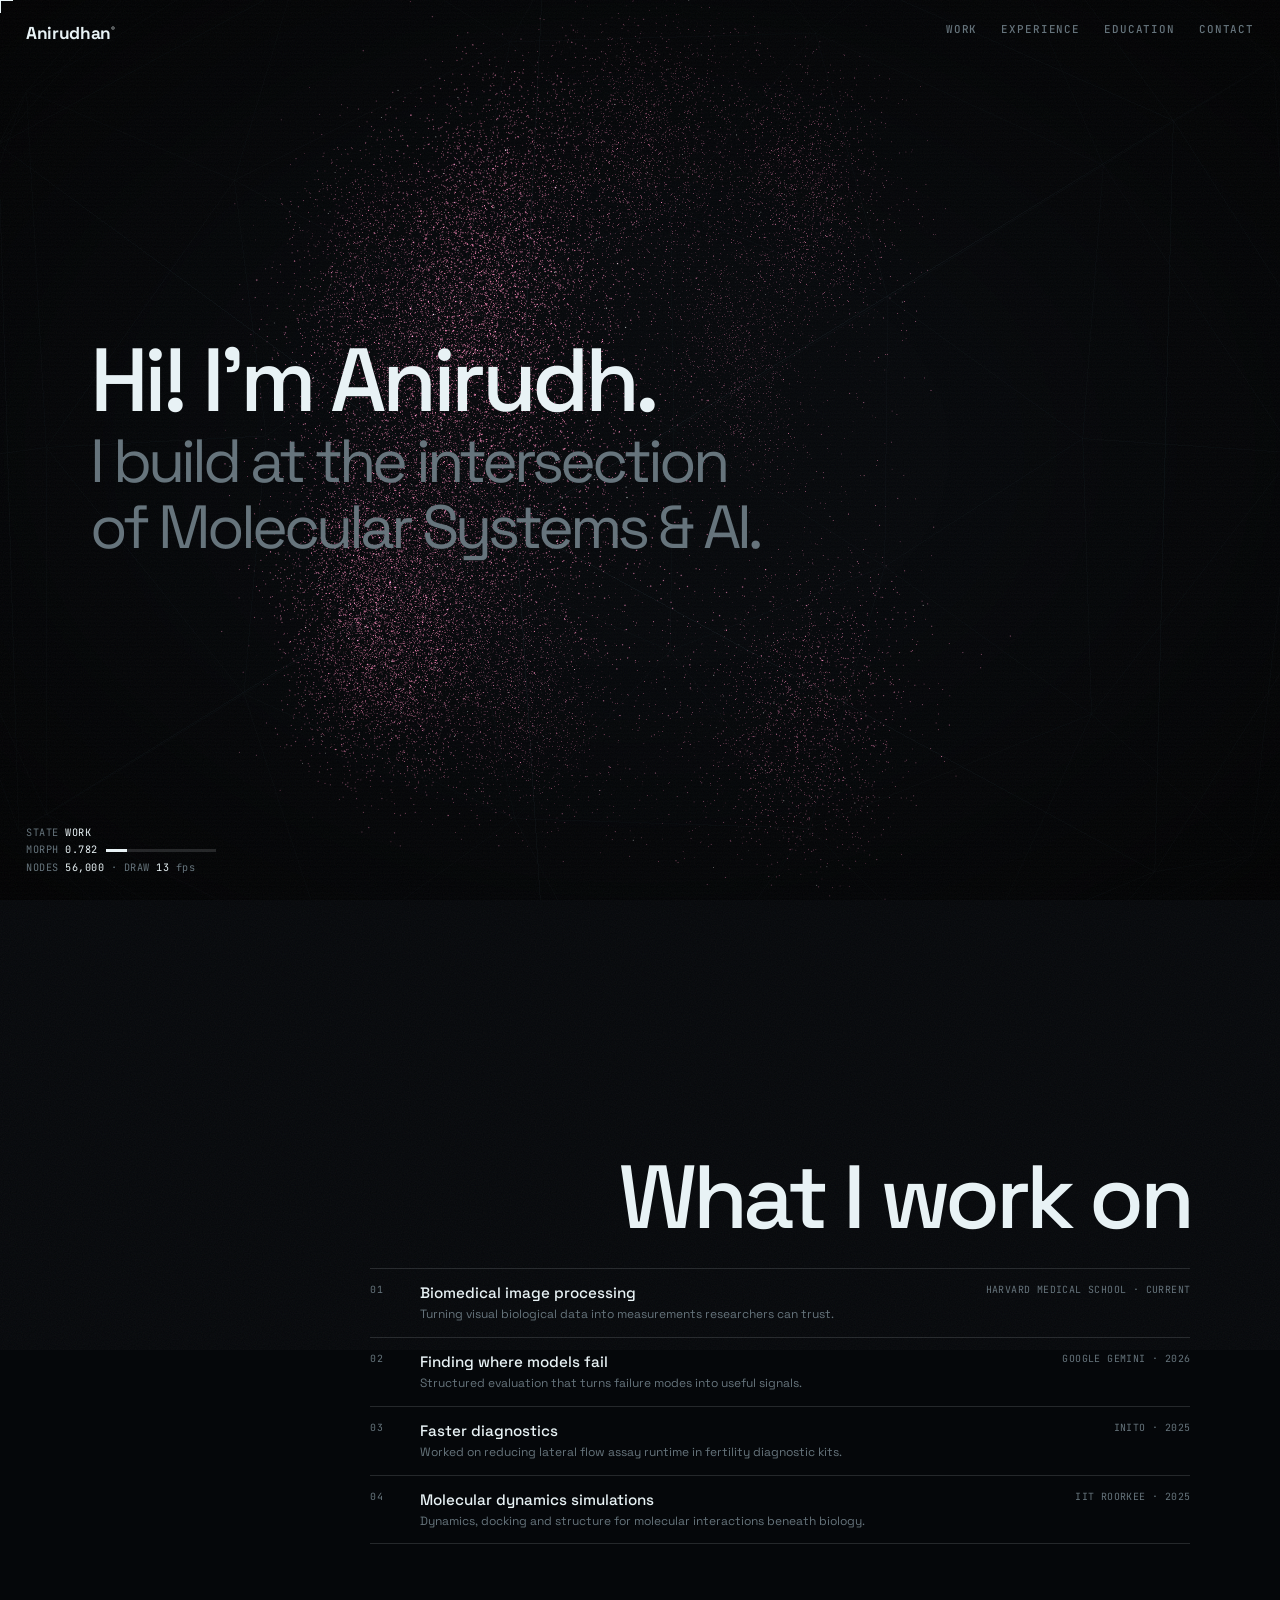
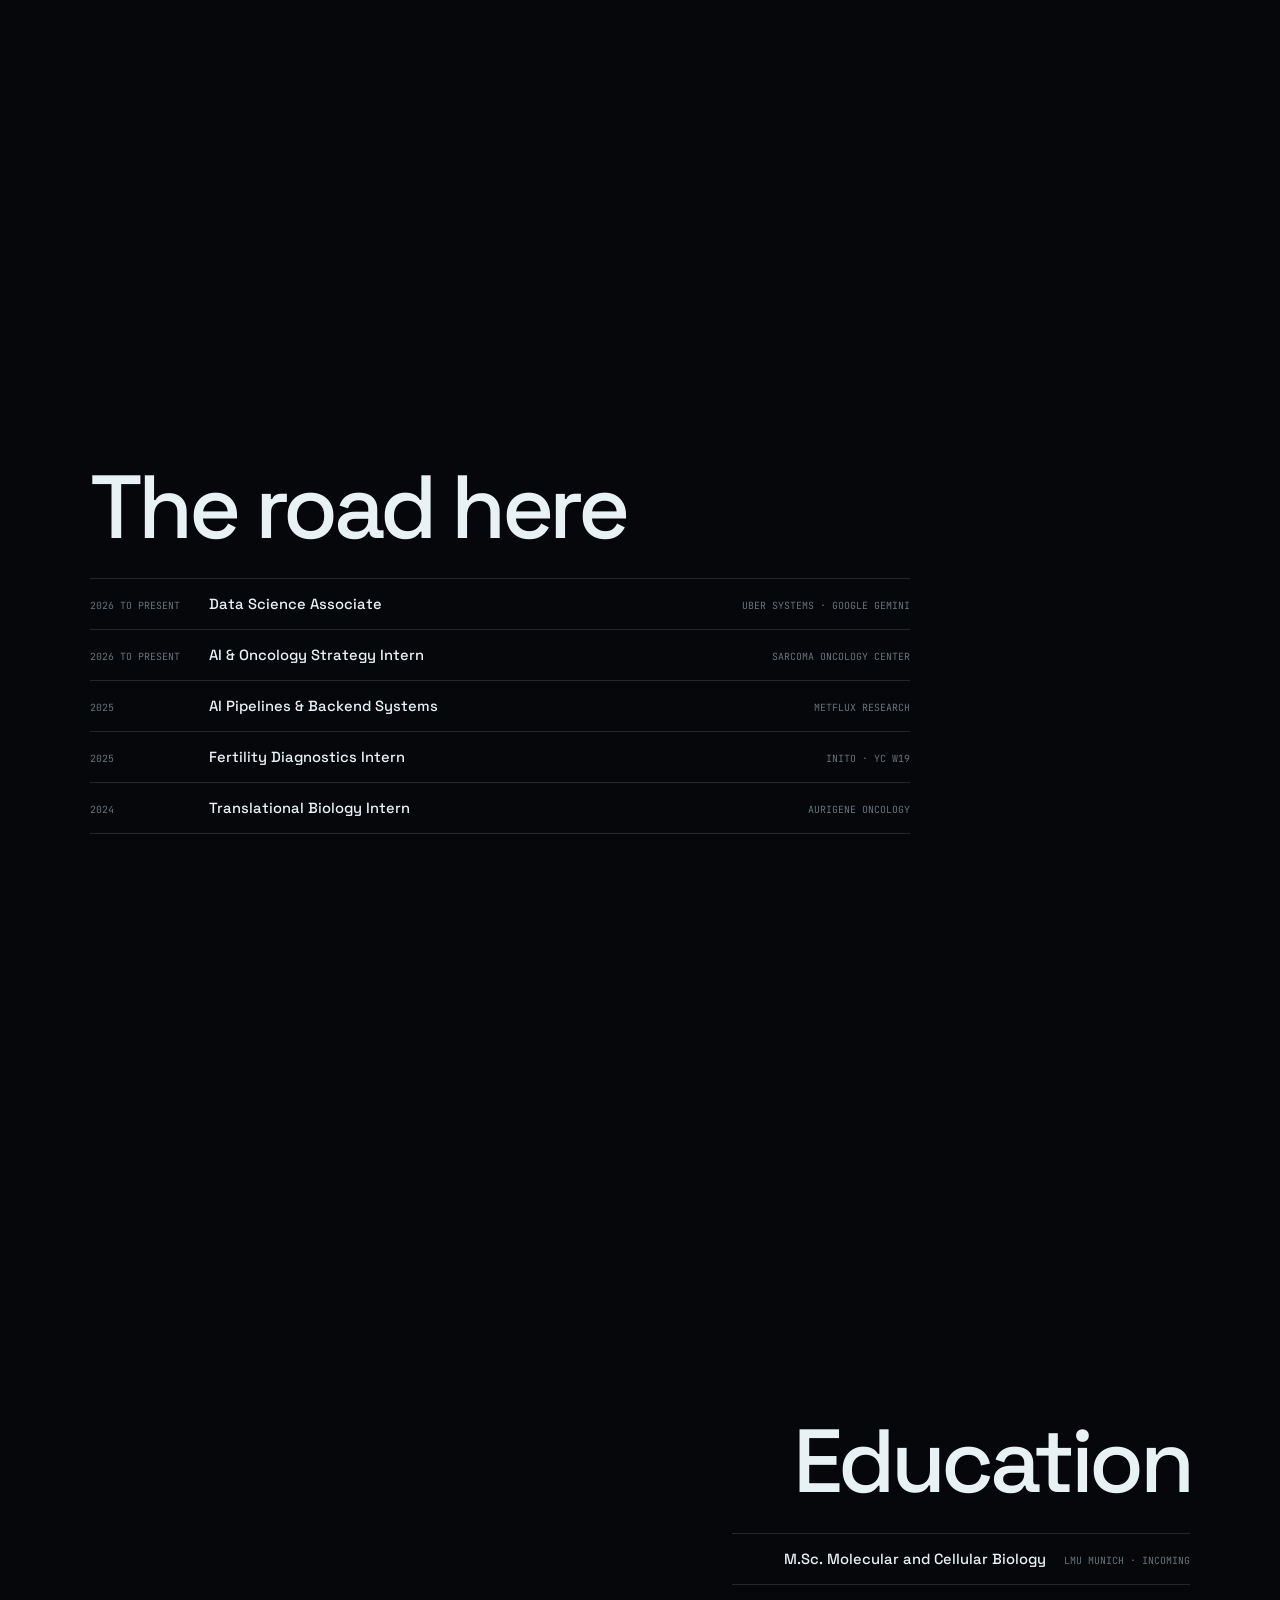
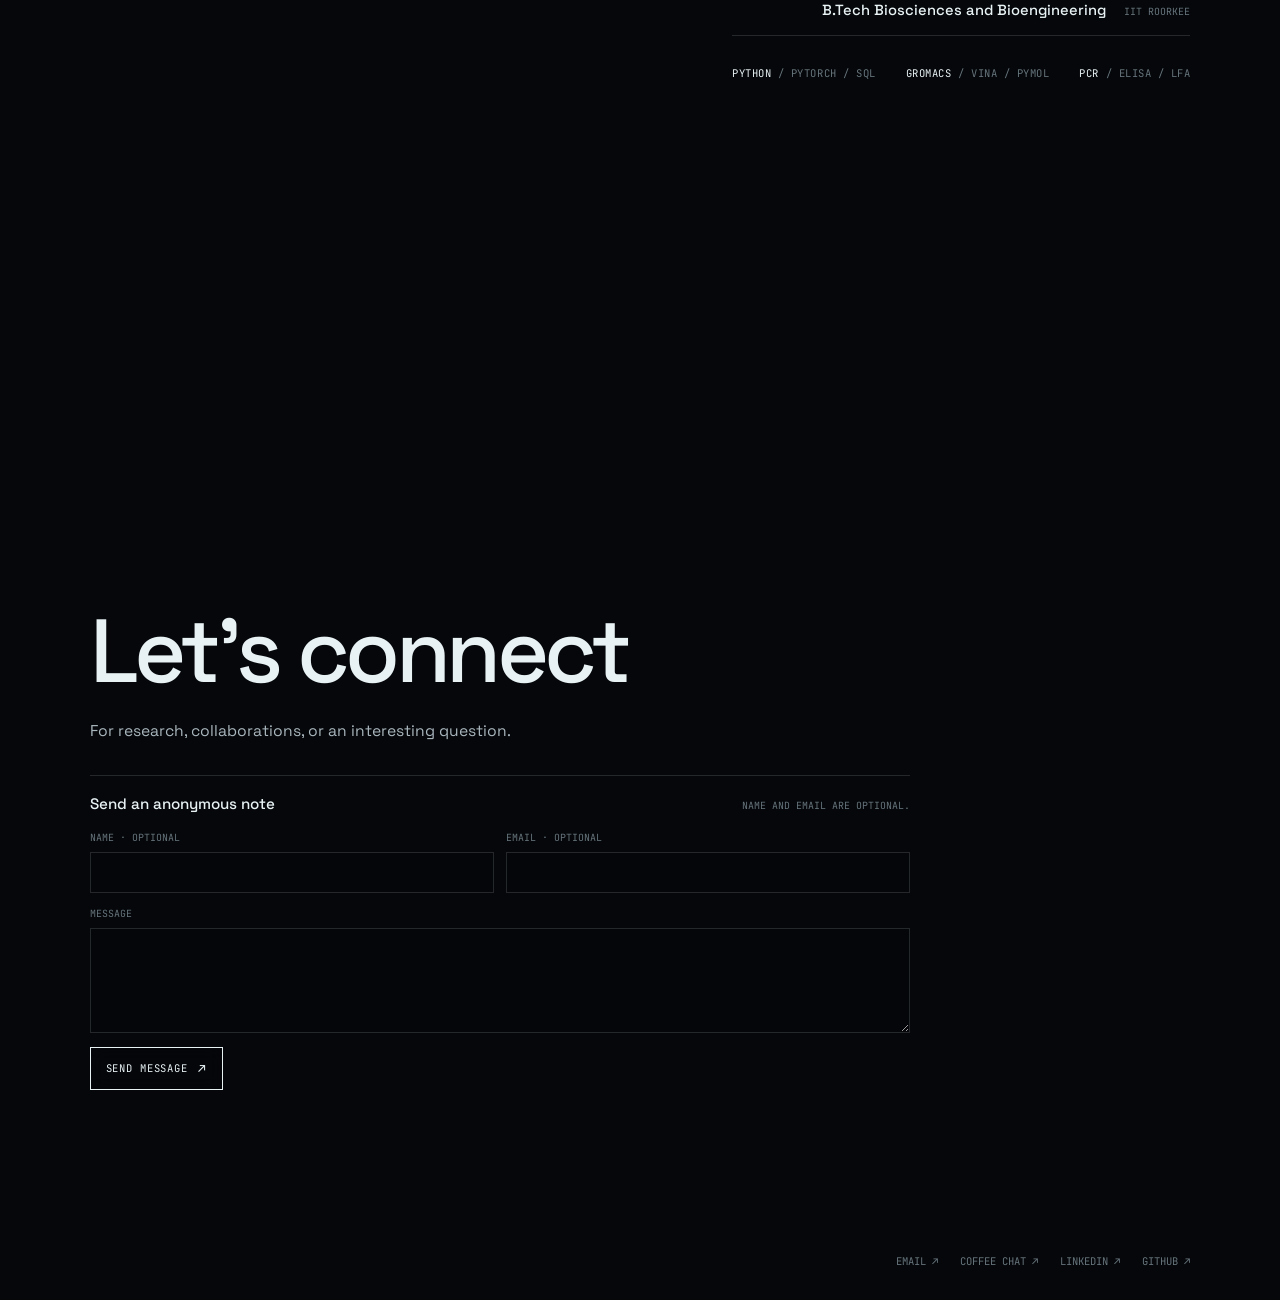
==== index.html @ 735e2fdf "Ship refreshed portfolio with self-hosted Three.js for anirudhan.xyz. Co-authored-by: Cursor <cursor" ====
<!doctype html>
<html lang="en">
<head>
  <meta charset="utf-8">
  <meta name="viewport" content="width=device-width, initial-scale=1, viewport-fit=cover">
  <meta name="description" content="Anirudhan Krishnan is a bioengineer and machine learning researcher building tools for biology, from the bench to the model.">
  <meta name="author" content="Anirudhan Krishnan">
  <meta name="theme-color" content="#05070a">
  <link rel="canonical" href="https://anirudhan.xyz/">
  <meta property="og:type" content="website">
  <meta property="og:url" content="https://anirudhan.xyz/">
  <meta property="og:title" content="Anirudhan Krishnan | Bio × AI">
  <meta property="og:description" content="Tools for biology. Bench to model, and back.">
  <meta name="twitter:card" content="summary">
  <meta name="twitter:title" content="Anirudhan Krishnan | Bio × AI">
  <meta name="twitter:description" content="Tools for biology. Bench to model, and back.">
  <link rel="icon" href="favicon-ak-dna.svg" type="image/svg+xml">
  <link rel="manifest" href="site.webmanifest">
  <title>Anirudhan Krishnan | Bio × AI</title>
  <link rel="preconnect" href="https://fonts.googleapis.com">
  <link rel="preconnect" href="https://fonts.gstatic.com" crossorigin>
  <link href="https://fonts.googleapis.com/css2?family=JetBrains+Mono:wght@400;500&family=Space+Grotesk:wght@400;500;700&display=swap" rel="stylesheet">
  <link rel="stylesheet" href="assets/css/styles.css">
  <script src="assets/js/three.min.js" defer></script>
  <script src="assets/js/site.js" defer></script>
  <script type="application/ld+json">
    {"@context":"https://schema.org","@type":"Person","name":"Anirudhan Krishnan","url":"https://anirudhan.xyz/","jobTitle":"Bioengineer and Machine Learning Researcher","alumniOf":{"@type":"CollegeOrUniversity","name":"Indian Institute of Technology Roorkee"},"sameAs":["https://linkedin.com/in/anirudhank","https://github.com/Anirudhan007"]}
  </script>
</head>
<body>
  <a class="skip-link" href="#main">Skip to content</a>
  <canvas id="gl" aria-hidden="true"></canvas>
  <div class="vignette" aria-hidden="true"></div>
  <div class="grain" aria-hidden="true"></div>
  <div class="scan" aria-hidden="true"></div>
  <div class="cursor" id="cursor" aria-hidden="true"></div>

  <header class="header">
    <a class="mark" href="#home">Anirudhan<sup>®</sup></a>
    <button class="menu-button" type="button" aria-expanded="false" aria-controls="nav">Menu</button>
    <nav class="nav" id="nav" aria-label="Primary">
      <a href="#work">Work</a>
      <a href="#experience">Experience</a>
      <a href="#education">Education</a>
      <a href="#contact">Contact</a>
    </nav>
  </header>

  <aside class="hud" aria-hidden="true">
    <div>STATE <b id="hState">INTRO</b></div>
    <div>MORPH <b id="hMorph">0.000</b><span class="bar"><i id="hBar"></i></span></div>
    <div>NODES <b id="hNodes">…</b> · DRAW <b id="hFps">…</b> fps</div>
  </aside>

  <main id="main">
    <section id="home">
      <div class="copy hero">
        <h1>Hi! I’m Anirudh.<span>I build at the intersection of Molecular Systems &amp; AI.</span></h1>
      </div>
    </section>

    <section id="work">
      <div class="copy wide">
        <h2>What I work on</h2>
        <div class="list" aria-label="Selected projects">
          <article class="item">
            <span>01</span>
            <div><h3>Biomedical image processing</h3><p>Turning visual biological data into measurements researchers can trust.</p></div>
            <i>Harvard Medical School · Current</i>
          </article>
          <article class="item">
            <span>02</span>
            <div><h3>Finding where models fail</h3><p>Structured evaluation that turns failure modes into useful signals.</p></div>
            <i>Google Gemini · 2026</i>
          </article>
          <article class="item">
            <span>03</span>
            <div><h3>Faster diagnostics</h3><p>Worked on reducing lateral flow assay runtime in fertility diagnostic kits.</p></div>
            <i>Inito · 2025</i>
          </article>
          <article class="item">
            <span>04</span>
            <div><h3>Molecular dynamics simulations</h3><p>Dynamics, docking and structure for molecular interactions beneath biology.</p></div>
            <i>IIT Roorkee · 2025</i>
          </article>
        </div>
      </div>
    </section>

    <section id="experience">
      <div class="copy wide">
        <h2>The road here</h2>
        <div class="timeline" aria-label="Experience timeline">
          <div><time>2026 to Present</time><strong>Data Science Associate</strong><span>Uber Systems · Google Gemini</span></div>
          <div><time>2026 to Present</time><strong>AI & Oncology Strategy Intern</strong><span>Sarcoma Oncology Center</span></div>
          <div><time>2025</time><strong>AI Pipelines & Backend Systems</strong><span>MetFlux Research</span></div>
          <div><time>2025</time><strong>Fertility Diagnostics Intern</strong><span>Inito · YC W19</span></div>
          <div><time>2024</time><strong>Translational Biology Intern</strong><span>Aurigene Oncology</span></div>
        </div>
      </div>
    </section>

    <section id="education">
      <div class="copy">
        <h2>Education</h2>
        <div class="education-list">
          <p><strong>M.Sc. Molecular and Cellular Biology</strong><span>LMU Munich · Incoming</span></p>
          <p><strong>B.Tech Biosciences and Bioengineering</strong><span>IIT Roorkee</span></p>
        </div>
        <div class="specs">
          <span><em>Python</em> / PyTorch / SQL</span>
          <span><em>GROMACS</em> / Vina / PyMOL</span>
          <span><em>PCR</em> / ELISA / LFA</span>
        </div>
      </div>
    </section>

    <section id="contact">
      <div class="copy wide">
        <h2>Let’s connect</h2>
        <p>For research, collaborations, or an interesting question.</p>
        <form class="message-form" action="https://formsubmit.co/anirudhankrishnan007@gmail.com" method="post" data-message-form>
          <div class="form-heading">
            <h3>Send an anonymous note</h3>
            <p>Name and email are optional.</p>
          </div>
          <input type="hidden" name="_subject" value="New portfolio message">
          <input type="hidden" name="_template" value="table">
          <input type="hidden" name="_captcha" value="true">
          <input type="hidden" name="_next" value="https://anirudhan.xyz/?sent=1#contact">
          <input class="honeypot" type="text" name="_honey" tabindex="-1" autocomplete="off" aria-hidden="true">
          <div class="field-row">
            <label>
              <span>Name · optional</span>
              <input name="name" type="text" autocomplete="name" maxlength="100">
            </label>
            <label>
              <span>Email · optional</span>
              <input name="email" type="email" autocomplete="email" maxlength="160">
            </label>
          </div>
          <label class="message-field">
            <span>Message</span>
            <textarea name="message" required maxlength="3000" rows="4"></textarea>
          </label>
          <div class="form-end">
            <button class="button" type="submit">Send message</button>
            <p class="form-status" role="status" aria-live="polite"></p>
          </div>
        </form>
        <nav class="contact-links" aria-label="Contact links">
          <a href="mailto:anirudhankrishnan007@gmail.com">Email ↗</a>
          <a href="https://cal.com/anirudhan/coffee-chat" target="_blank" rel="noopener">Coffee chat ↗</a>
          <a href="https://linkedin.com/in/anirudhank" target="_blank" rel="noopener">LinkedIn ↗</a>
          <a href="https://github.com/Anirudhan007" target="_blank" rel="noopener">GitHub ↗</a>
        </nav>
      </div>
    </section>
  </main>

</body>
</html>
---- assets/css/styles.css ----
:root {
  --bg: #05070a;
  --ink: #e8f2f5;
  --soft: #a9b6bd;
  --mute: #66747c;
  --line: rgba(232, 242, 245, 0.14);
  --accent: #53f2c8;
  --sans: "Space Grotesk", ui-sans-serif, system-ui, sans-serif;
  --mono: "JetBrains Mono", ui-monospace, monospace;
}

*, *::before, *::after {
  box-sizing: border-box;
  margin: 0;
  padding: 0;
}

html {
  scroll-behavior: smooth;
}

body {
  background: var(--bg);
  color: var(--ink);
  cursor: none;
  font-family: var(--sans);
  overflow-x: hidden;
  -webkit-font-smoothing: antialiased;
}

a {
  color: inherit;
  text-decoration: none;
}

a:focus-visible,
button:focus-visible {
  outline: 1px solid var(--accent);
  outline-offset: 6px;
}

::selection {
  background: var(--accent);
  color: var(--bg);
}

.skip-link {
  background: var(--ink);
  color: var(--bg);
  font: 500 0.72rem var(--mono);
  left: 1rem;
  padding: 0.75rem 1rem;
  position: fixed;
  top: 1rem;
  transform: translateY(-180%);
  z-index: 500;
}

.skip-link:focus {
  transform: none;
}

#gl {
  inset: 0;
  position: fixed;
  z-index: 0;
}

.vignette,
.grain,
.scan {
  inset: 0;
  pointer-events: none;
  position: fixed;
}

.vignette {
  background: radial-gradient(ellipse at center, transparent 34%, rgba(0, 0, 0, 0.78));
  z-index: 2;
}

.grain {
  animation: grain 700ms steps(4) infinite;
  background-image: url("data:image/svg+xml,%3Csvg xmlns='http://www.w3.org/2000/svg' width='180' height='180'%3E%3Cfilter id='n'%3E%3CfeTurbulence type='fractalNoise' baseFrequency='.85' numOctaves='3'/%3E%3C/filter%3E%3Crect width='180' height='180' filter='url(%23n)'/%3E%3C/svg%3E");
  inset: -50%;
  mix-blend-mode: screen;
  opacity: 0.05;
  z-index: 3;
}

@keyframes grain {
  0% { transform: translate(0); }
  25% { transform: translate(-3%, 2%); }
  50% { transform: translate(2%, -3%); }
  75% { transform: translate(-2%, -2%); }
  100% { transform: translate(3%, 1%); }
}

.scan {
  background: repeating-linear-gradient(to bottom, transparent 0 2px, rgba(0, 0, 0, 0.2) 3px, transparent 4px);
  opacity: 0.32;
  z-index: 4;
}

.cursor {
  height: 26px;
  left: 0;
  pointer-events: none;
  position: fixed;
  top: 0;
  transform: translate(-50%, -50%);
  transition: height 180ms ease, width 180ms ease, opacity 180ms ease;
  width: 26px;
  z-index: 400;
}

.cursor::before,
.cursor::after {
  background: var(--ink);
  content: "";
  position: absolute;
}

.cursor::before {
  height: 100%;
  left: 50%;
  top: 0;
  width: 1px;
}

.cursor::after {
  height: 1px;
  left: 0;
  top: 50%;
  width: 100%;
}

.cursor.hot {
  height: 50px;
  width: 50px;
}

.header {
  align-items: flex-start;
  display: flex;
  font: 500 0.68rem var(--mono);
  justify-content: space-between;
  left: 0;
  letter-spacing: 0.08em;
  padding: 22px 26px;
  position: fixed;
  right: 0;
  text-transform: uppercase;
  top: 0;
  transition: opacity 180ms ease;
  z-index: 30;
}

.mark {
  font: 700 1.08rem var(--sans);
  letter-spacing: -0.02em;
  text-transform: none;
}

.mark sup {
  font-size: 0.45em;
  vertical-align: super;
}

.nav {
  display: flex;
  gap: 24px;
}

.nav a {
  color: var(--mute);
  transition: color 200ms ease;
}

.nav a:hover,
.nav a.on {
  color: var(--ink);
}

.menu-button {
  background: none;
  border: 0;
  color: var(--ink);
  cursor: pointer;
  display: none;
  font: inherit;
  letter-spacing: inherit;
  text-transform: inherit;
}

.hud {
  bottom: 24px;
  color: var(--mute);
  font: 0.64rem/1.7 var(--mono);
  left: 26px;
  letter-spacing: 0.05em;
  pointer-events: none;
  position: fixed;
  transition: opacity 180ms ease;
  z-index: 20;
}

body.scrolling .header,
body.scrolling .hud {
  opacity: 0.08;
  pointer-events: none;
}

.hud b {
  color: var(--ink);
  font-weight: 400;
}

.hud .bar {
  background: var(--line);
  display: inline-block;
  height: 3px;
  margin-left: 8px;
  overflow: hidden;
  position: relative;
  vertical-align: middle;
  width: 110px;
}

.hud .bar i {
  background: var(--ink);
  inset: 0 auto 0 0;
  position: absolute;
  width: 0;
}

main {
  position: relative;
  z-index: 10;
}

section {
  align-items: center;
  display: flex;
  min-height: 100vh;
  padding: 100px 7vw;
}

section:nth-child(even) {
  justify-content: flex-end;
  text-align: right;
}

.copy {
  max-width: 700px;
  opacity: 0;
  transform: translateY(24px);
  transition: opacity 700ms ease, transform 700ms ease;
}

.copy.visible {
  opacity: 1;
  transform: none;
}

.copy.wide {
  max-width: 820px;
  width: min(820px, 70vw);
}

.copy.hero {
  max-width: 850px;
}

.tag {
  color: var(--mute);
  display: block;
  font: 0.66rem var(--mono);
  letter-spacing: 0.14em;
  padding-bottom: 18px;
  text-transform: uppercase;
}

h1,
h2 {
  font-size: clamp(3rem, 7vw, 6.5rem);
  font-weight: 500;
  letter-spacing: -0.05em;
  line-height: 0.92;
  text-wrap: balance;
}

h1 span,
h2 span {
  color: var(--mute);
  display: block;
  font-family: var(--sans);
  font-size: 0.68em;
  font-style: normal;
  font-weight: 400;
  letter-spacing: -0.065em;
  line-height: 1.08;
  margin-top: 0.12em;
}

.copy > p {
  color: var(--soft);
  font-size: 0.98rem;
  line-height: 1.65;
  margin-top: 26px;
  max-width: 48ch;
}

section:nth-child(even) .copy > p {
  margin-left: auto;
}

.lede {
  font-size: clamp(1rem, 1.5vw, 1.15rem) !important;
}

.specs {
  color: var(--mute);
  display: flex;
  flex-wrap: wrap;
  font: 0.66rem var(--mono);
  gap: 10px 30px;
  letter-spacing: 0.05em;
  margin-top: 30px;
  text-transform: uppercase;
}

section:nth-child(even) .specs {
  justify-content: flex-end;
}

.specs em {
  color: var(--ink);
  font-style: normal;
}

.actions {
  display: flex;
  flex-wrap: wrap;
  gap: 10px;
  margin-top: 32px;
}

section:nth-child(even) .actions {
  justify-content: flex-end;
}

.button {
  align-items: center;
  backdrop-filter: blur(8px);
  background: rgba(5, 7, 10, 0.42);
  border: 1px solid var(--ink);
  display: inline-flex;
  font: 0.66rem var(--mono);
  gap: 10px;
  letter-spacing: 0.08em;
  padding: 12px 15px;
  text-transform: uppercase;
  transition: background 220ms ease, color 220ms ease;
}

.button::after {
  content: "↗";
  font-size: 0.8rem;
}

.button:hover {
  background: var(--ink);
  color: var(--bg);
}

.button.quiet {
  border-color: var(--line);
}

.list,
.timeline {
  border-top: 1px solid var(--line);
  margin-top: 30px;
}

.item {
  align-items: start;
  border-bottom: 1px solid var(--line);
  display: grid;
  gap: 16px;
  grid-template-columns: 34px 1fr 220px;
  padding: 14px 0;
  text-align: left;
}

.item > span,
.item i {
  color: var(--mute);
  font: 0.62rem var(--mono);
  font-style: normal;
  letter-spacing: 0.04em;
  text-transform: uppercase;
}

.item i {
  text-align: right;
  white-space: nowrap;
}

.item h3 {
  font-size: 0.95rem;
  font-weight: 500;
}

.item p {
  color: var(--mute);
  font-size: 0.75rem;
  line-height: 1.4;
  margin-top: 4px;
}

.timeline > div {
  align-items: baseline;
  border-bottom: 1px solid var(--line);
  display: grid;
  gap: 14px;
  grid-template-columns: 105px 1fr 190px;
  padding: 16px 0;
  text-align: left;
}

.timeline time,
.timeline span {
  color: var(--mute);
  font: 0.62rem var(--mono);
  text-transform: uppercase;
}

.timeline strong {
  font-size: 0.92rem;
  font-weight: 500;
}

.timeline span {
  text-align: right;
}

.education-list {
  border-top: 1px solid var(--line);
  margin-top: 30px;
}

.education-list p {
  align-items: baseline;
  border-bottom: 1px solid var(--line);
  display: grid;
  gap: 18px;
  grid-template-columns: 1fr auto;
  padding: 16px 0;
}

.education-list strong {
  font-size: 0.92rem;
  font-weight: 500;
}

.education-list span {
  color: var(--mute);
  font: 0.62rem var(--mono);
  text-align: right;
  text-transform: uppercase;
}

.message-form {
  border-top: 1px solid var(--line);
  margin-top: 30px;
  padding-top: 18px;
  text-align: left;
}

.form-heading {
  align-items: baseline;
  display: flex;
  justify-content: space-between;
  margin-bottom: 18px;
}

.form-heading h3 {
  font-size: 0.95rem;
  font-weight: 500;
}

.form-heading p,
.message-form label > span {
  color: var(--mute);
  font: 0.62rem var(--mono);
  text-transform: uppercase;
}

.field-row {
  display: grid;
  gap: 12px;
  grid-template-columns: 1fr 1fr;
}

.message-form label {
  display: grid;
  gap: 8px;
}

.message-field {
  margin-top: 14px;
}

.message-form input,
.message-form textarea {
  background: rgba(5, 7, 10, 0.5);
  border: 1px solid var(--line);
  border-radius: 0;
  color: var(--ink);
  font: 0.85rem var(--sans);
  outline: none;
  padding: 11px 12px;
  width: 100%;
}

.message-form textarea {
  min-height: 105px;
  resize: vertical;
}

.message-form input:focus,
.message-form textarea:focus {
  border-color: var(--ink);
}

.honeypot {
  left: -9999px;
  position: absolute;
}

.form-end {
  align-items: center;
  display: flex;
  gap: 16px;
  margin-top: 14px;
}

.form-end .button {
  color: var(--ink);
  cursor: pointer;
}

.form-end .button:hover {
  color: var(--bg);
}

.form-end .button:disabled {
  cursor: wait;
  opacity: 0.5;
}

.form-status {
  color: var(--soft);
  font: 0.66rem var(--mono);
}

#contact {
  position: relative;
}

.contact-links {
  bottom: 32px;
  display: flex;
  font: 0.66rem var(--mono);
  gap: 22px;
  position: absolute;
  right: 7vw;
  text-transform: uppercase;
}

.contact-links a {
  color: var(--mute);
}

.contact-links a:hover {
  color: var(--ink);
}

footer {
  background: linear-gradient(to bottom, transparent, rgba(5, 7, 10, 0.94));
  border-top: 1px solid var(--line);
  color: var(--mute);
  display: flex;
  font: 0.65rem var(--mono);
  justify-content: space-between;
  letter-spacing: 0.04em;
  padding: 80px 26px 30px;
  position: relative;
  text-transform: uppercase;
  z-index: 10;
}

@media (max-width: 820px) {
  body {
    cursor: auto;
  }

  .cursor {
    display: none;
  }

  .header {
    align-items: center;
    padding: 18px 20px;
  }

  .menu-button {
    display: block;
  }

  .nav {
    align-items: flex-start;
    background: rgba(5, 7, 10, 0.96);
    border-bottom: 1px solid var(--line);
    display: none;
    flex-direction: column;
    gap: 18px;
    left: 0;
    padding: 24px 20px 28px;
    position: fixed;
    right: 0;
    top: 58px;
  }

  .nav.open {
    display: flex;
  }

  .nav a {
    color: var(--ink);
    font: 500 1.25rem var(--sans);
    letter-spacing: -0.02em;
    text-transform: none;
  }

  section,
  section:nth-child(even) {
    align-items: flex-end;
    justify-content: flex-start;
    padding: 110px 20px 120px;
    text-align: left;
  }

  .copy.wide {
    width: 100%;
  }

  section:nth-child(even) .copy > p {
    margin-left: 0;
  }

  section:nth-child(even) .specs,
  section:nth-child(even) .actions {
    justify-content: flex-start;
  }

  h1,
  h2 {
    font-size: clamp(2.8rem, 13vw, 4.8rem);
  }

  .hud {
    bottom: 17px;
    left: 20px;
  }

  .item {
    grid-template-columns: 28px 1fr;
  }

  .item i {
    display: none;
  }

  .timeline > div {
    grid-template-columns: 85px 1fr;
  }

  .timeline span {
    grid-column: 2;
    text-align: left;
  }

  .education-list p {
    grid-template-columns: 1fr;
  }

  .education-list span {
    text-align: left;
  }

  .field-row {
    grid-template-columns: 1fr;
  }

  .form-heading {
    align-items: flex-start;
    flex-direction: column;
    gap: 6px;
  }

  .contact-links {
    bottom: 24px;
    flex-wrap: wrap;
    gap: 12px 20px;
    justify-content: flex-end;
    left: 20px;
    right: 20px;
  }

  footer {
    align-items: flex-start;
    flex-direction: column;
    gap: 10px;
    padding-left: 20px;
    padding-right: 20px;
  }
}

@media (hover: none) {
  body {
    cursor: auto;
  }

  .cursor {
    display: none;
  }
}

@media (prefers-reduced-motion: reduce) {
  html {
    scroll-behavior: auto;
  }

  *,
  *::before,
  *::after {
    animation-duration: 0.01ms !important;
    animation-iteration-count: 1 !important;
    transition-duration: 0.01ms !important;
  }

  .copy {
    opacity: 1;
    transform: none;
  }
}
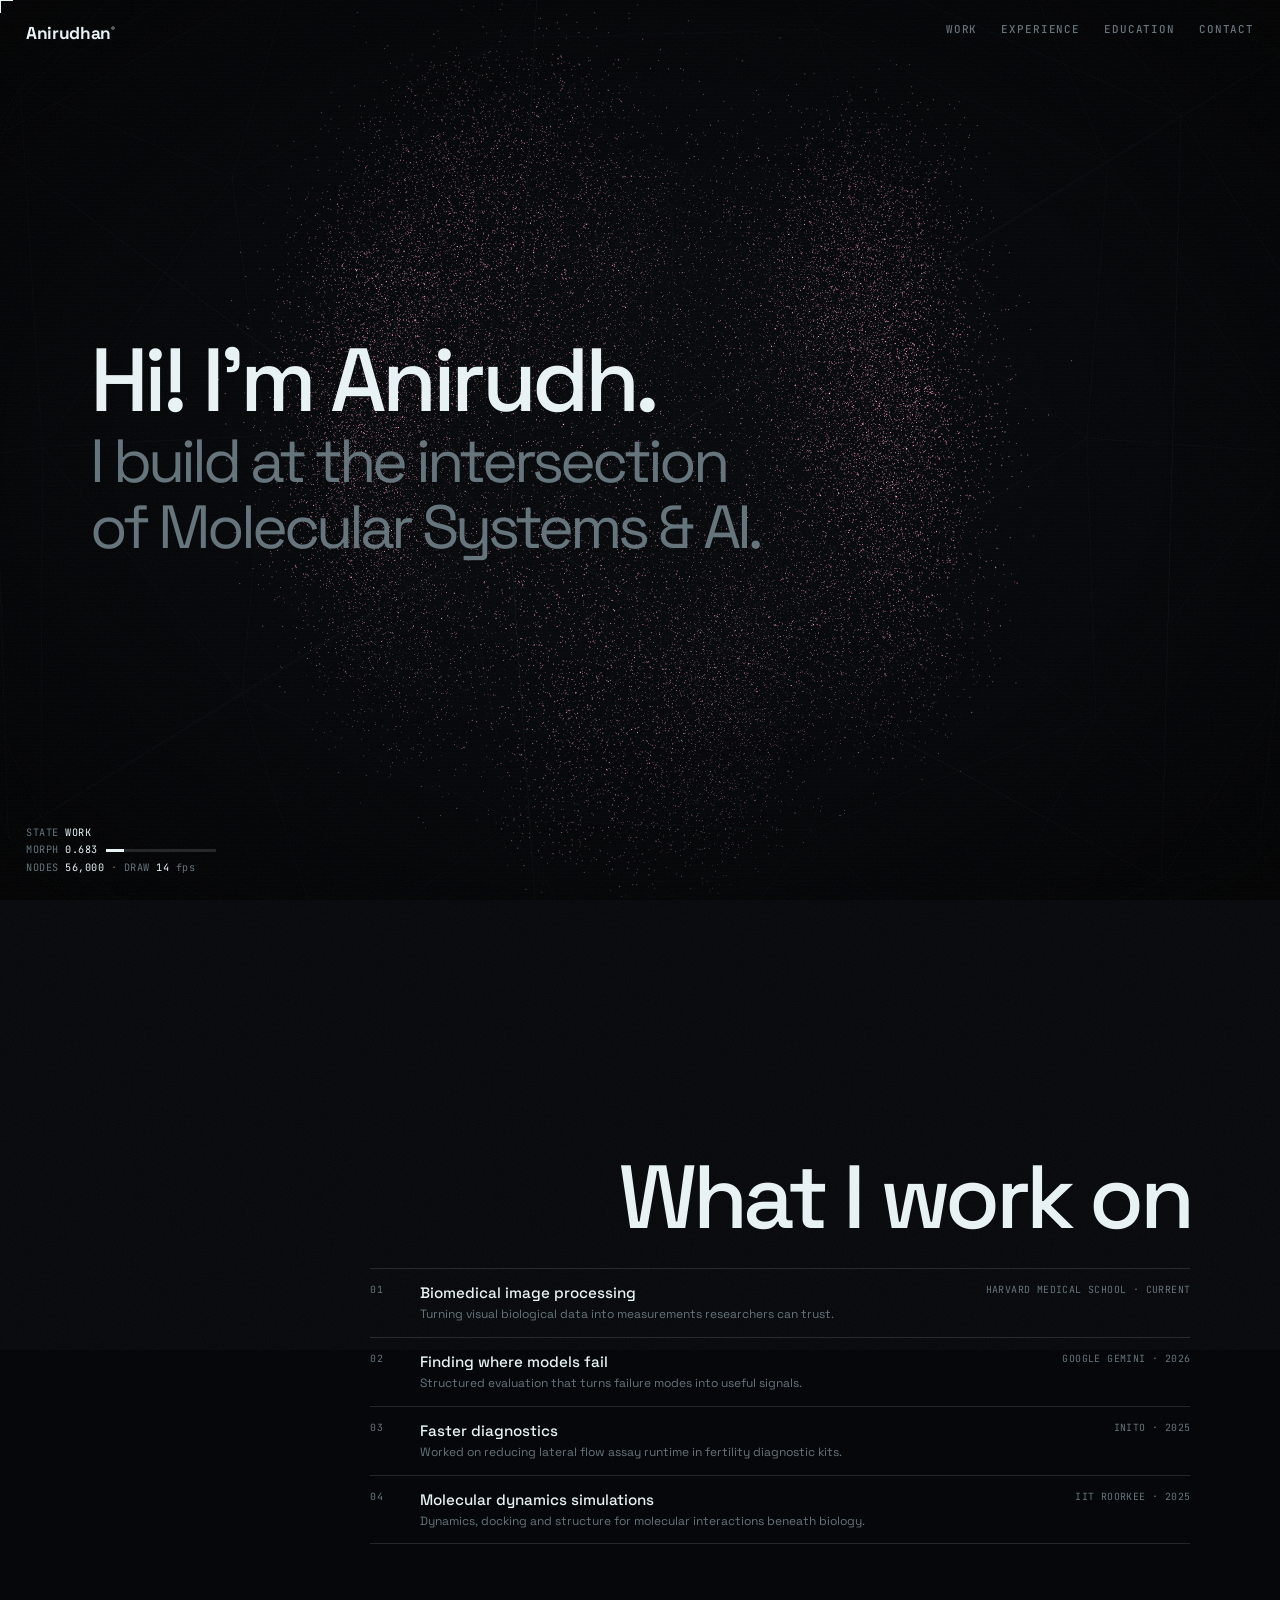
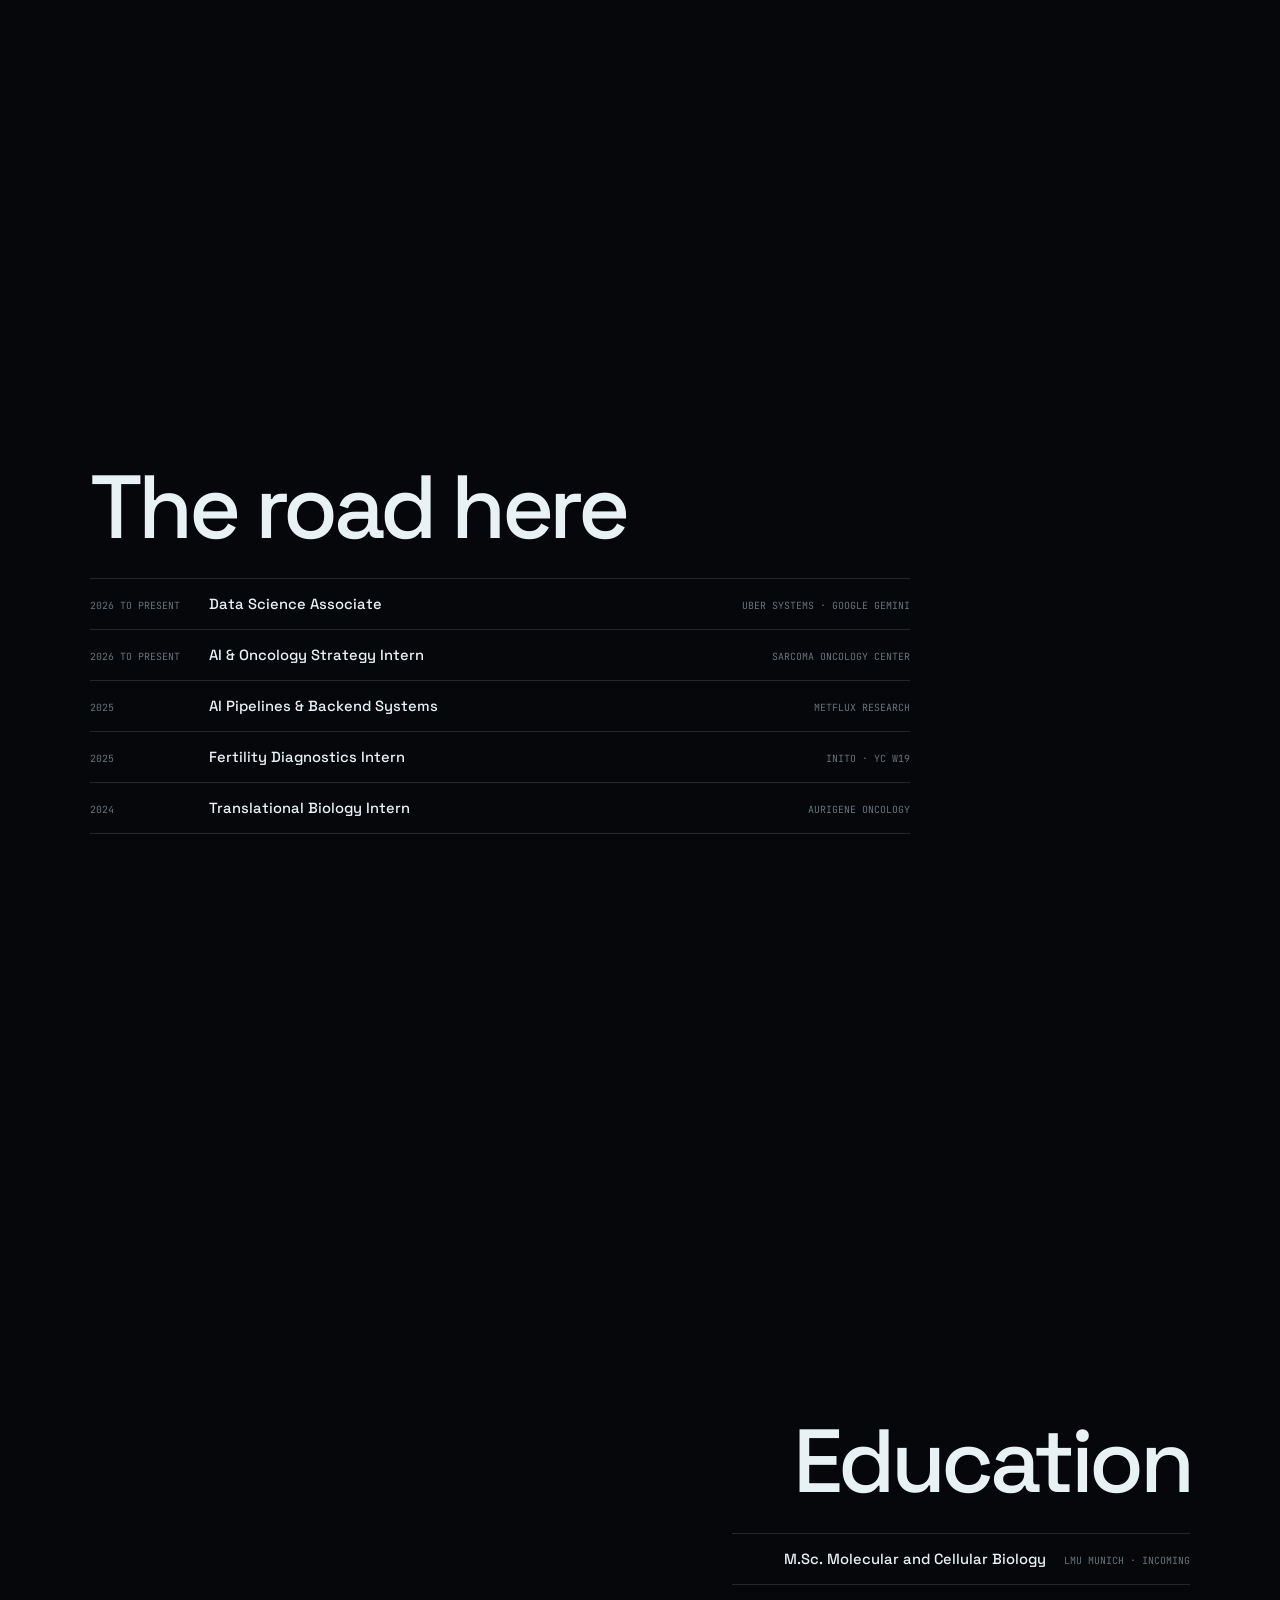
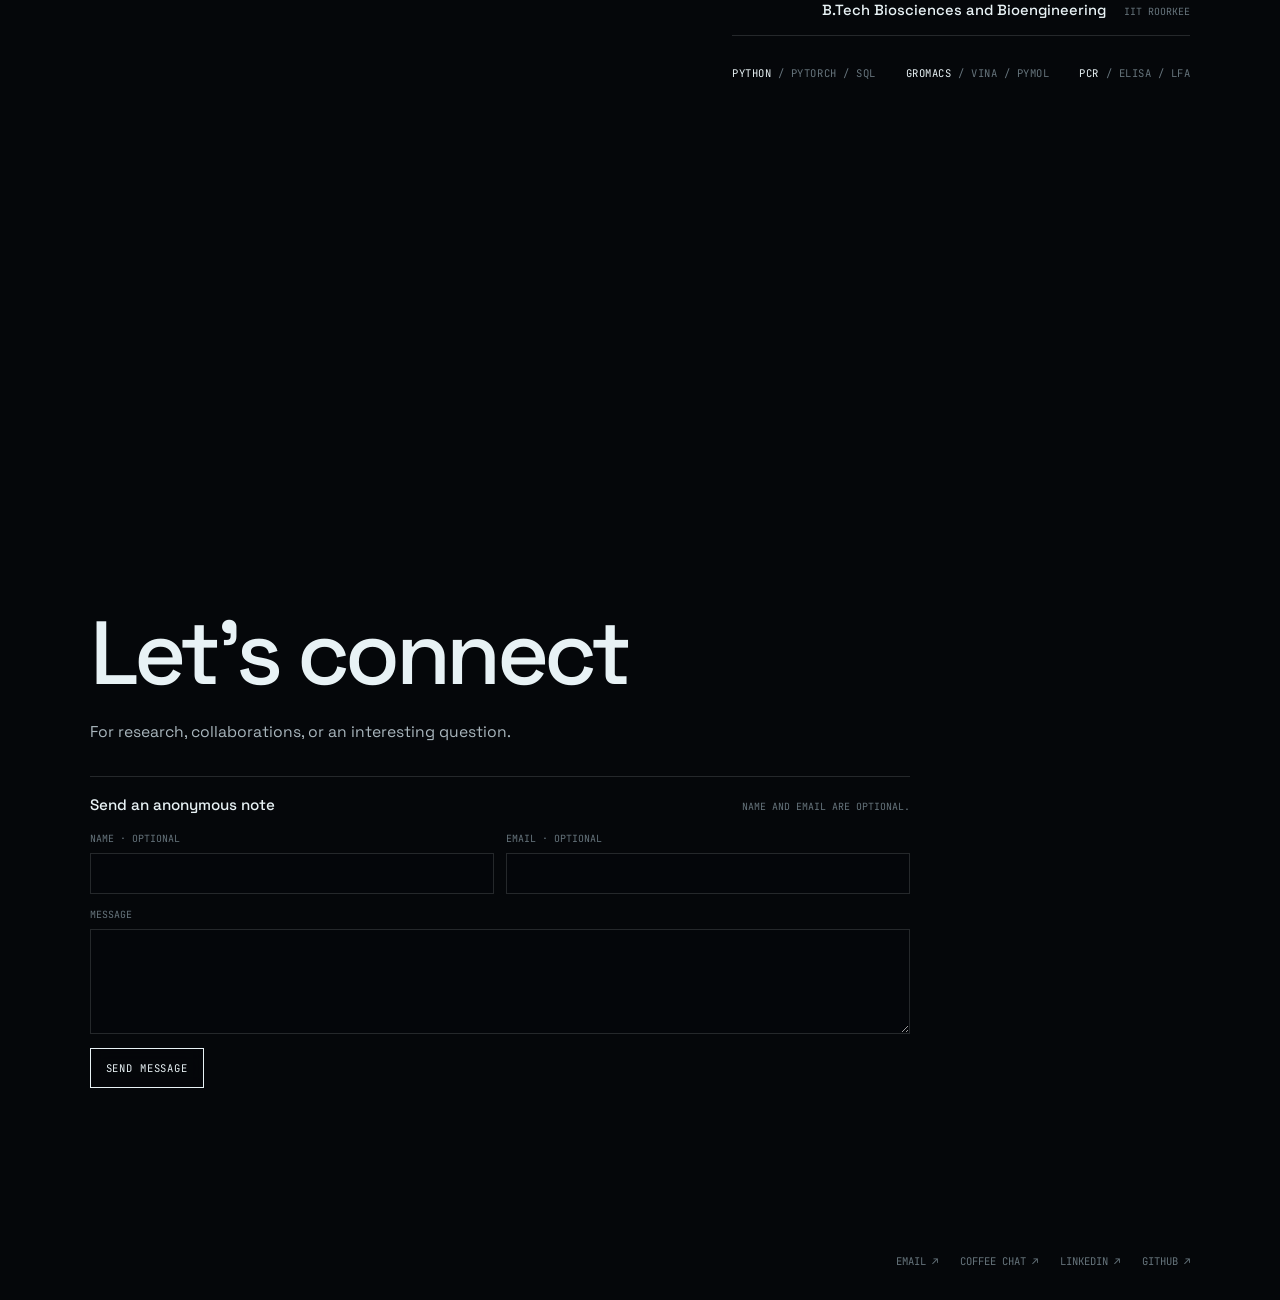
==== commit dac0c77c: "Tighten portfolio polish: social preview meta, icons, and safer form submit. Co-authored-by: Cursor " ====
--- a/index.html
+++ b/index.html
@@ -11,10 +11,13 @@
   <meta property="og:url" content="https://anirudhan.xyz/">
   <meta property="og:title" content="Anirudhan Krishnan | Bio × AI">
   <meta property="og:description" content="Tools for biology. Bench to model, and back.">
-  <meta name="twitter:card" content="summary">
+  <meta property="og:image" content="https://anirudhan.xyz/assets/images/social-preview.jpg">
+  <meta name="twitter:card" content="summary_large_image">
   <meta name="twitter:title" content="Anirudhan Krishnan | Bio × AI">
   <meta name="twitter:description" content="Tools for biology. Bench to model, and back.">
+  <meta name="twitter:image" content="https://anirudhan.xyz/assets/images/social-preview.jpg">
   <link rel="icon" href="favicon-ak-dna.svg" type="image/svg+xml">
+  <link rel="apple-touch-icon" href="apple-touch-icon.png">
   <link rel="manifest" href="site.webmanifest">
   <title>Anirudhan Krishnan | Bio × AI</title>
   <link rel="preconnect" href="https://fonts.googleapis.com">
@@ -24,7 +27,7 @@
   <script src="assets/js/three.min.js" defer></script>
   <script src="assets/js/site.js" defer></script>
   <script type="application/ld+json">
-    {"@context":"https://schema.org","@type":"Person","name":"Anirudhan Krishnan","url":"https://anirudhan.xyz/","jobTitle":"Bioengineer and Machine Learning Researcher","alumniOf":{"@type":"CollegeOrUniversity","name":"Indian Institute of Technology Roorkee"},"sameAs":["https://linkedin.com/in/anirudhank","https://github.com/Anirudhan007"]}
+    {"@context":"https://schema.org","@type":"Person","name":"Anirudhan Krishnan","url":"https://anirudhan.xyz/","jobTitle":"Bioengineer and Machine Learning Researcher","alumniOf":{"@type":"CollegeOrUniversity","name":"Indian Institute of Technology Roorkee"},"sameAs":["https://www.linkedin.com/in/anirudhank","https://github.com/Anirudhan007"]}
   </script>
 </head>
 <body>
@@ -150,9 +153,9 @@
         </form>
         <nav class="contact-links" aria-label="Contact links">
           <a href="mailto:anirudhankrishnan007@gmail.com">Email ↗</a>
-          <a href="https://cal.com/anirudhan/coffee-chat" target="_blank" rel="noopener">Coffee chat ↗</a>
-          <a href="https://linkedin.com/in/anirudhank" target="_blank" rel="noopener">LinkedIn ↗</a>
-          <a href="https://github.com/Anirudhan007" target="_blank" rel="noopener">GitHub ↗</a>
+          <a href="https://cal.com/anirudhan/coffee-chat" target="_blank" rel="noopener noreferrer">Coffee chat ↗</a>
+          <a href="https://www.linkedin.com/in/anirudhank" target="_blank" rel="noopener noreferrer">LinkedIn ↗</a>
+          <a href="https://github.com/Anirudhan007" target="_blank" rel="noopener noreferrer">GitHub ↗</a>
         </nav>
       </div>
     </section>
--- a/assets/css/styles.css
+++ b/assets/css/styles.css
@@ -364,7 +364,7 @@
   transition: background 220ms ease, color 220ms ease;
 }
 
-.button::after {
+a.button::after {
   content: "↗";
   font-size: 0.8rem;
 }
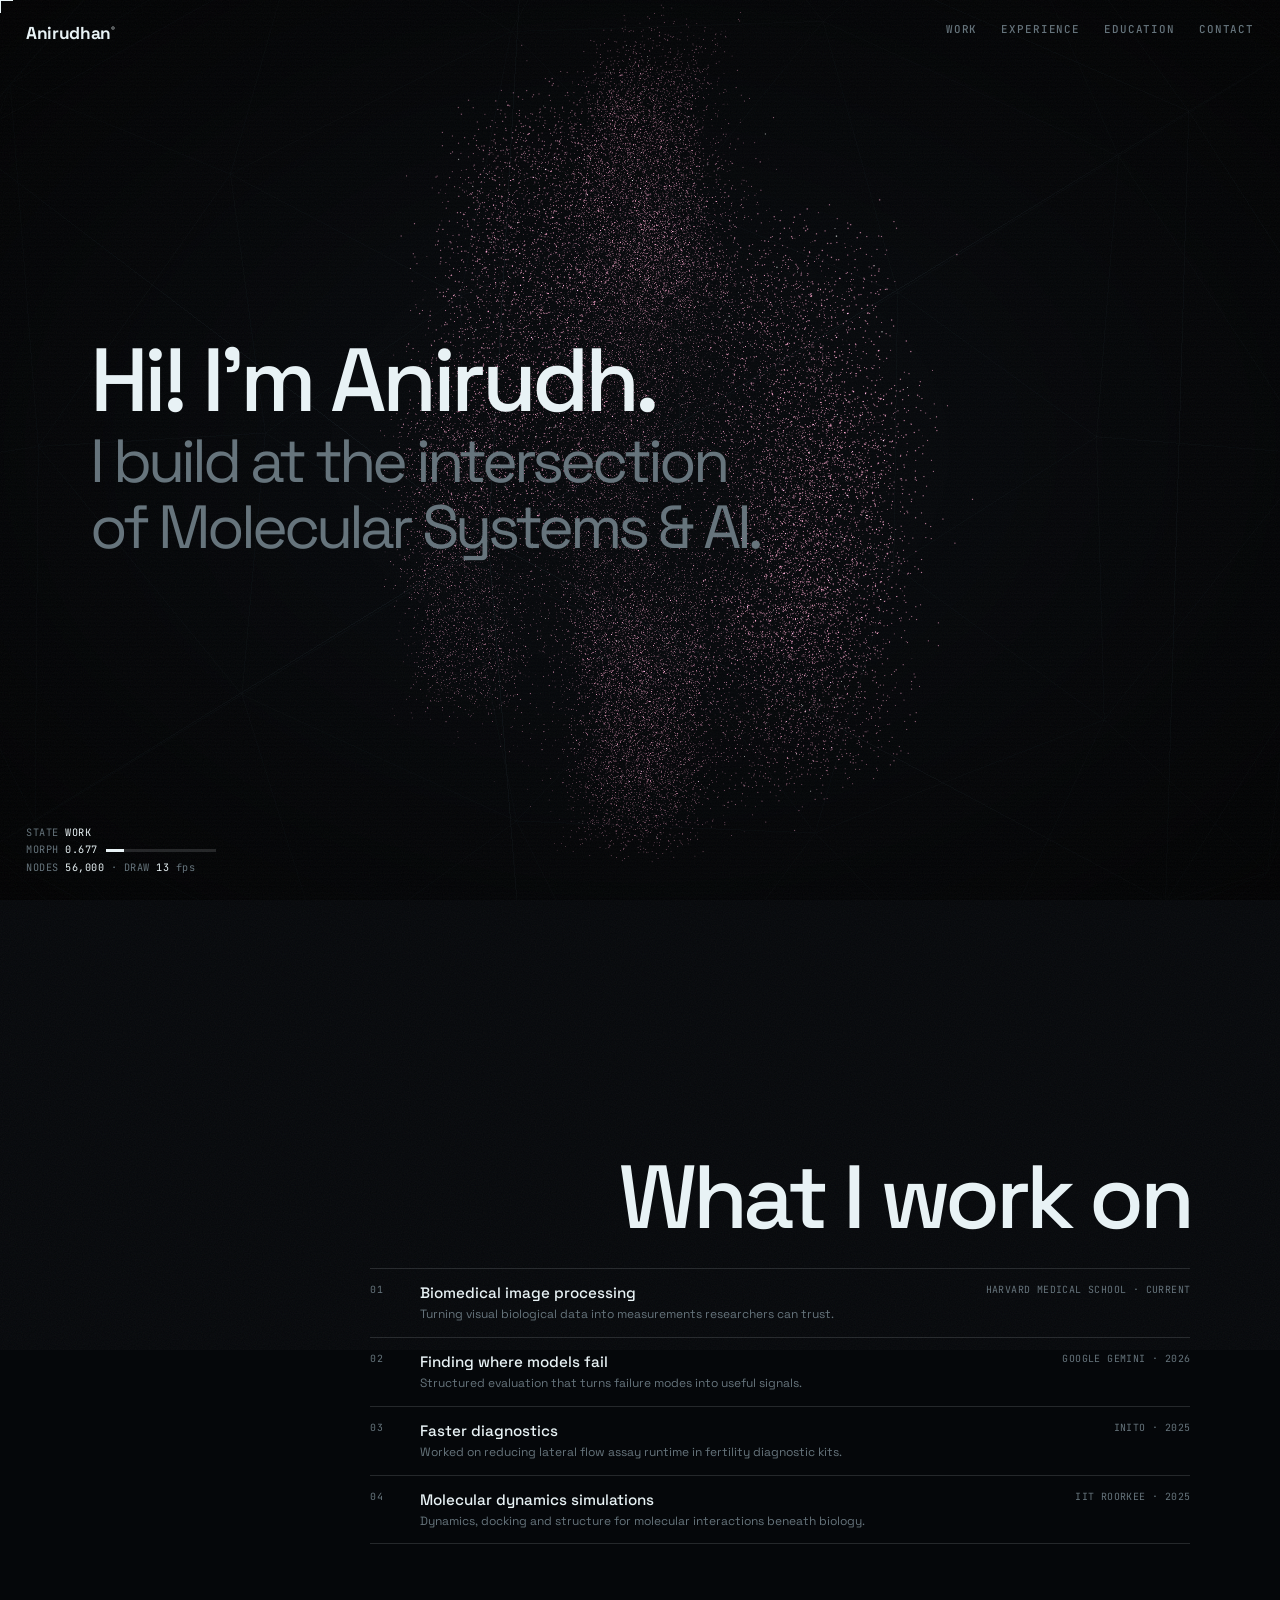
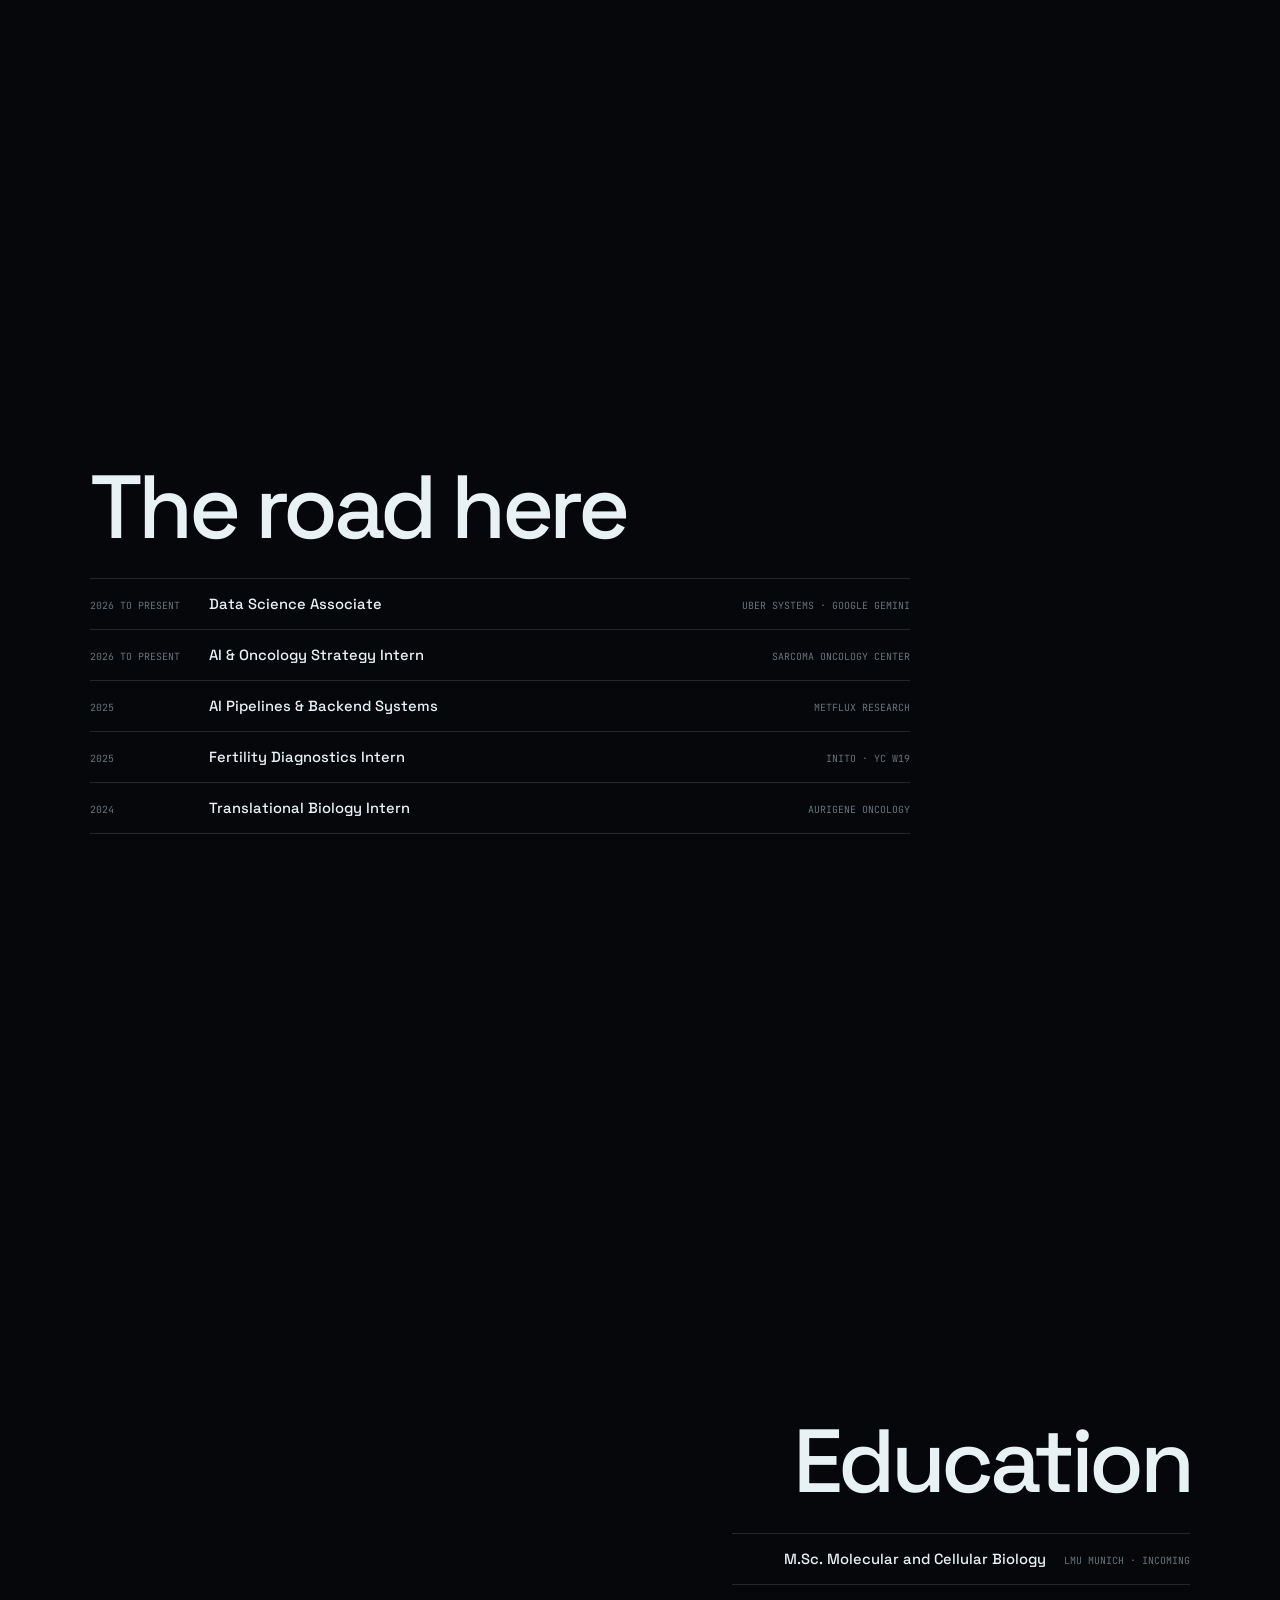
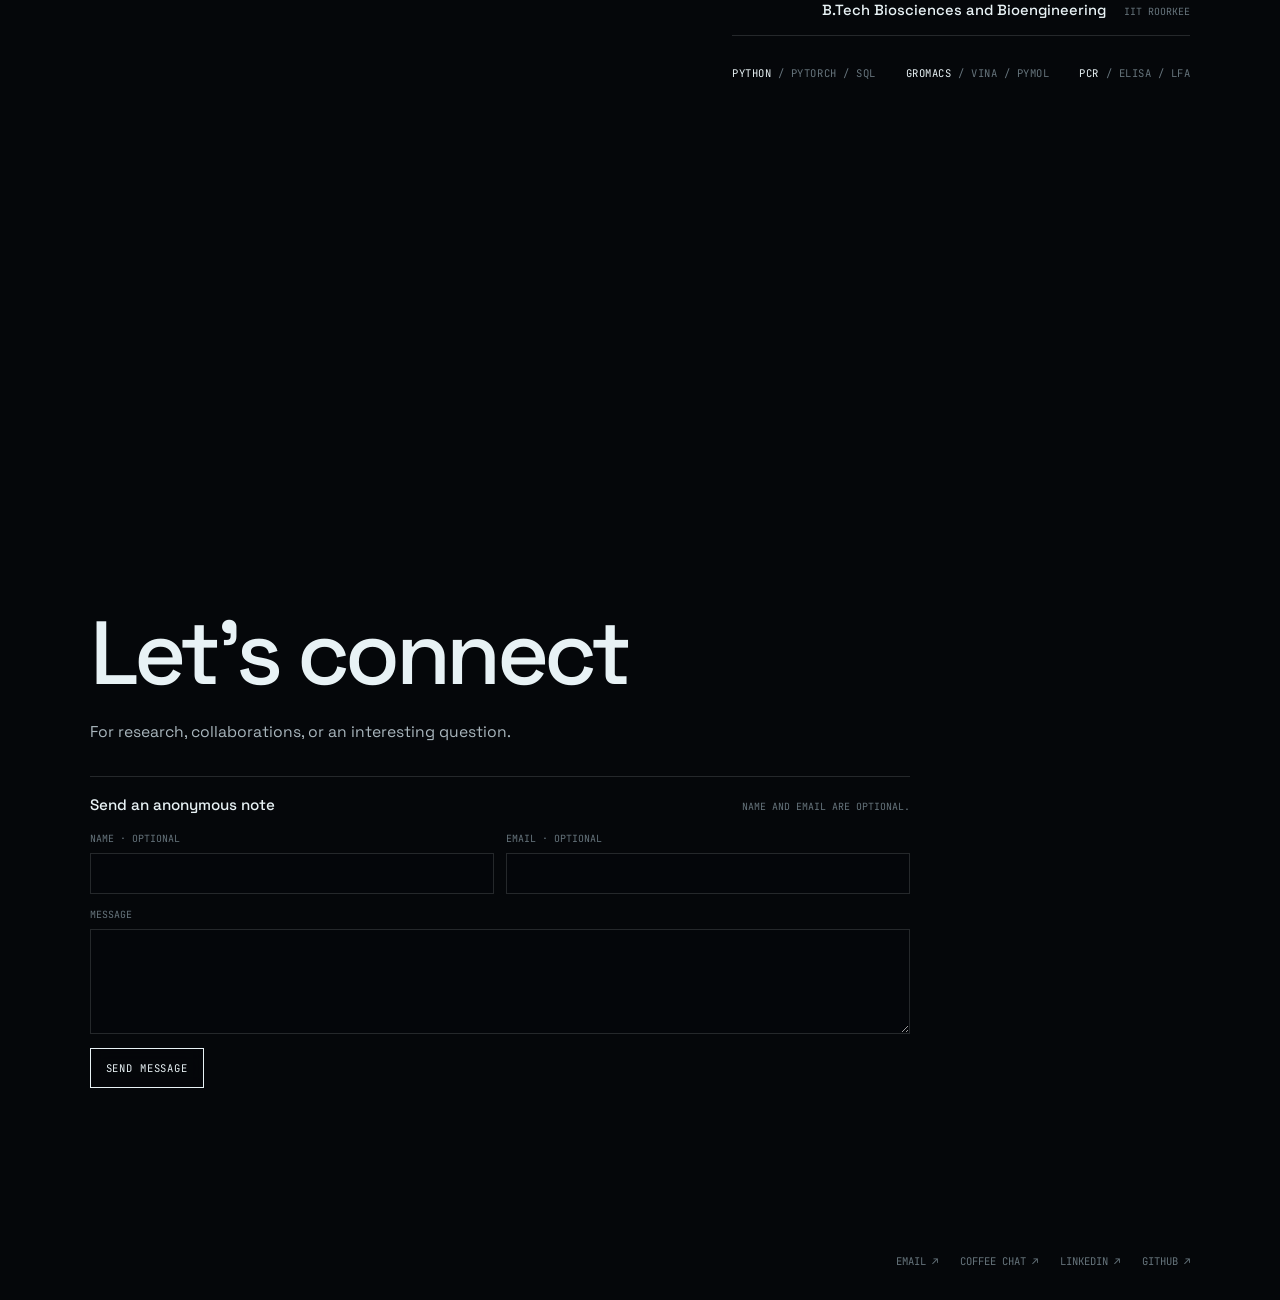
==== commit 57ba092e: "Update WhatsApp/Open Graph preview to the new space-cat image. Co-authored-by: Cursor <cursoragent@c" ====
--- a/index.html
+++ b/index.html
@@ -11,11 +11,13 @@
   <meta property="og:url" content="https://anirudhan.xyz/">
   <meta property="og:title" content="Anirudhan Krishnan | Bio × AI">
   <meta property="og:description" content="Tools for biology. Bench to model, and back.">
-  <meta property="og:image" content="https://anirudhan.xyz/assets/images/social-preview.jpg">
+  <meta property="og:image" content="https://anirudhan.xyz/assets/images/social-preview.jpg?v=2">
+  <meta property="og:image:width" content="1920">
+  <meta property="og:image:height" content="1080">
   <meta name="twitter:card" content="summary_large_image">
   <meta name="twitter:title" content="Anirudhan Krishnan | Bio × AI">
   <meta name="twitter:description" content="Tools for biology. Bench to model, and back.">
-  <meta name="twitter:image" content="https://anirudhan.xyz/assets/images/social-preview.jpg">
+  <meta name="twitter:image" content="https://anirudhan.xyz/assets/images/social-preview.jpg?v=2">
   <link rel="icon" href="favicon-ak-dna.svg" type="image/svg+xml">
   <link rel="apple-touch-icon" href="apple-touch-icon.png">
   <link rel="manifest" href="site.webmanifest">
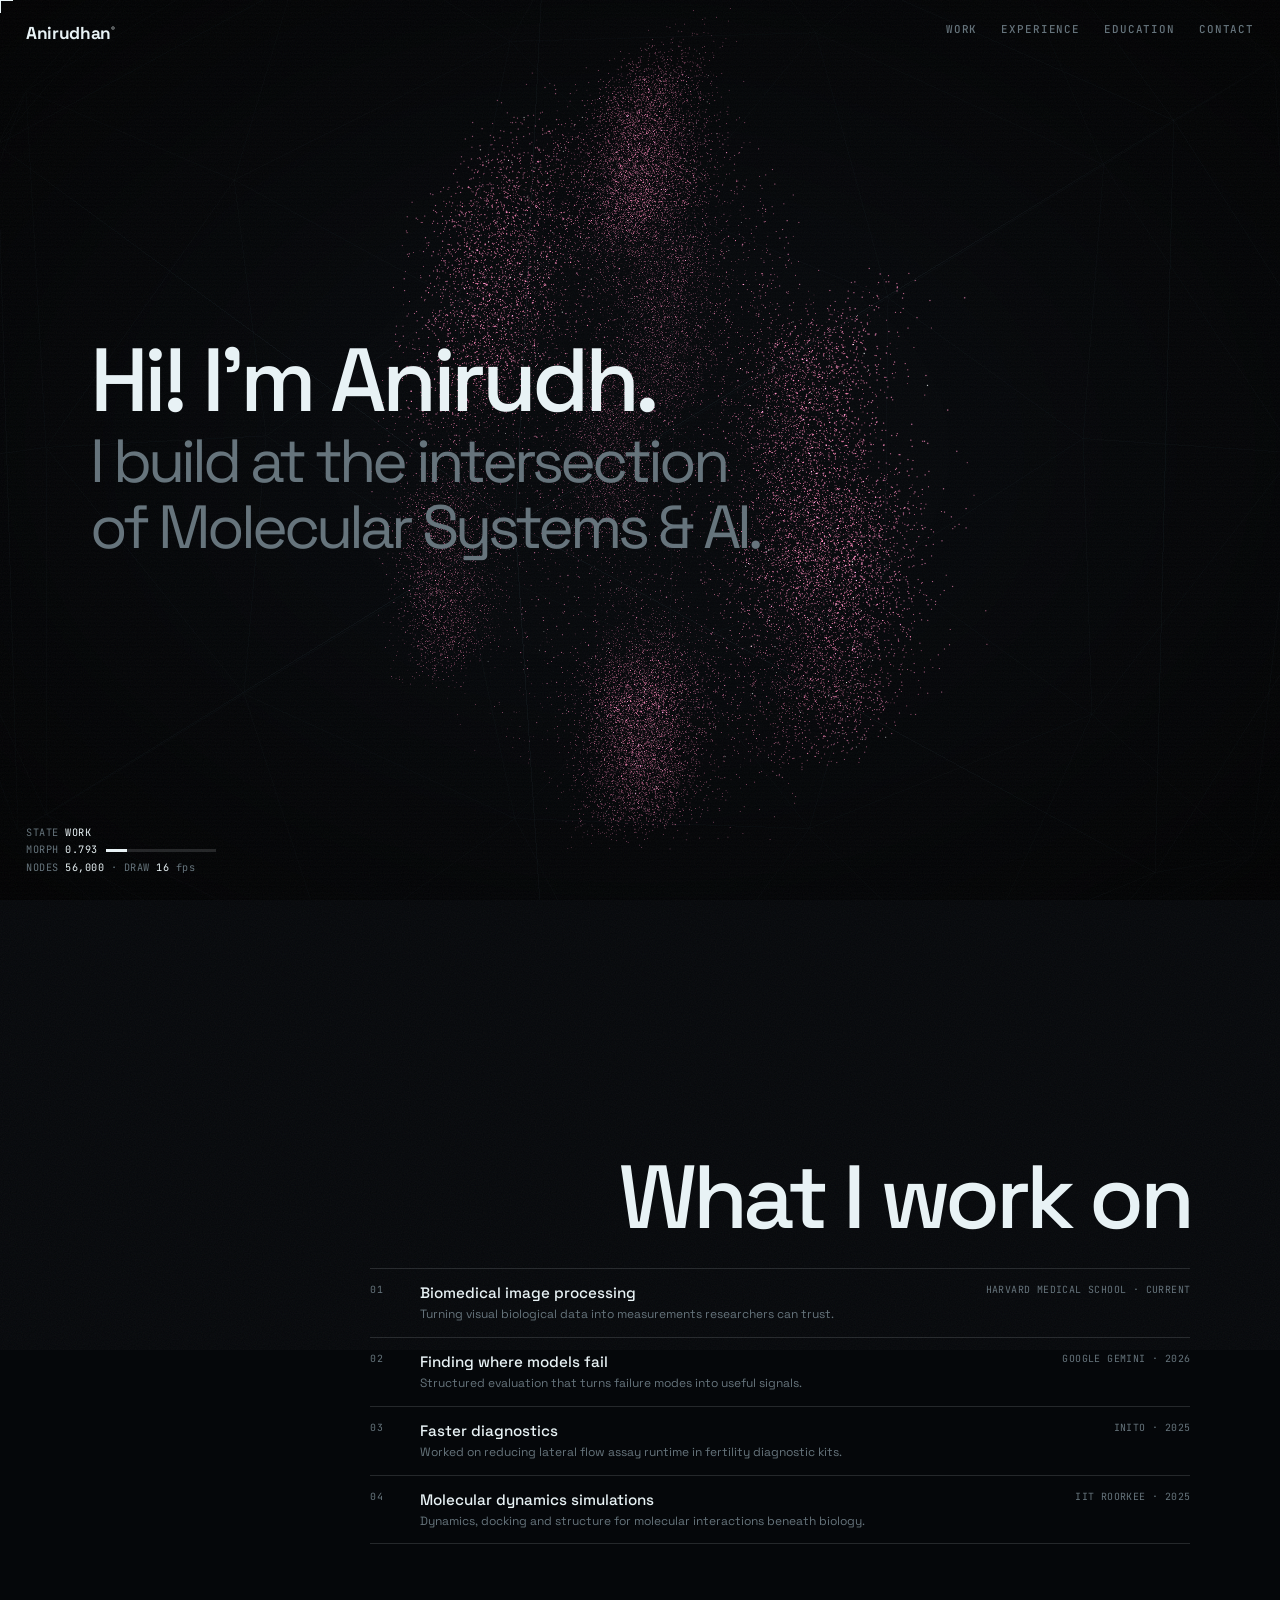
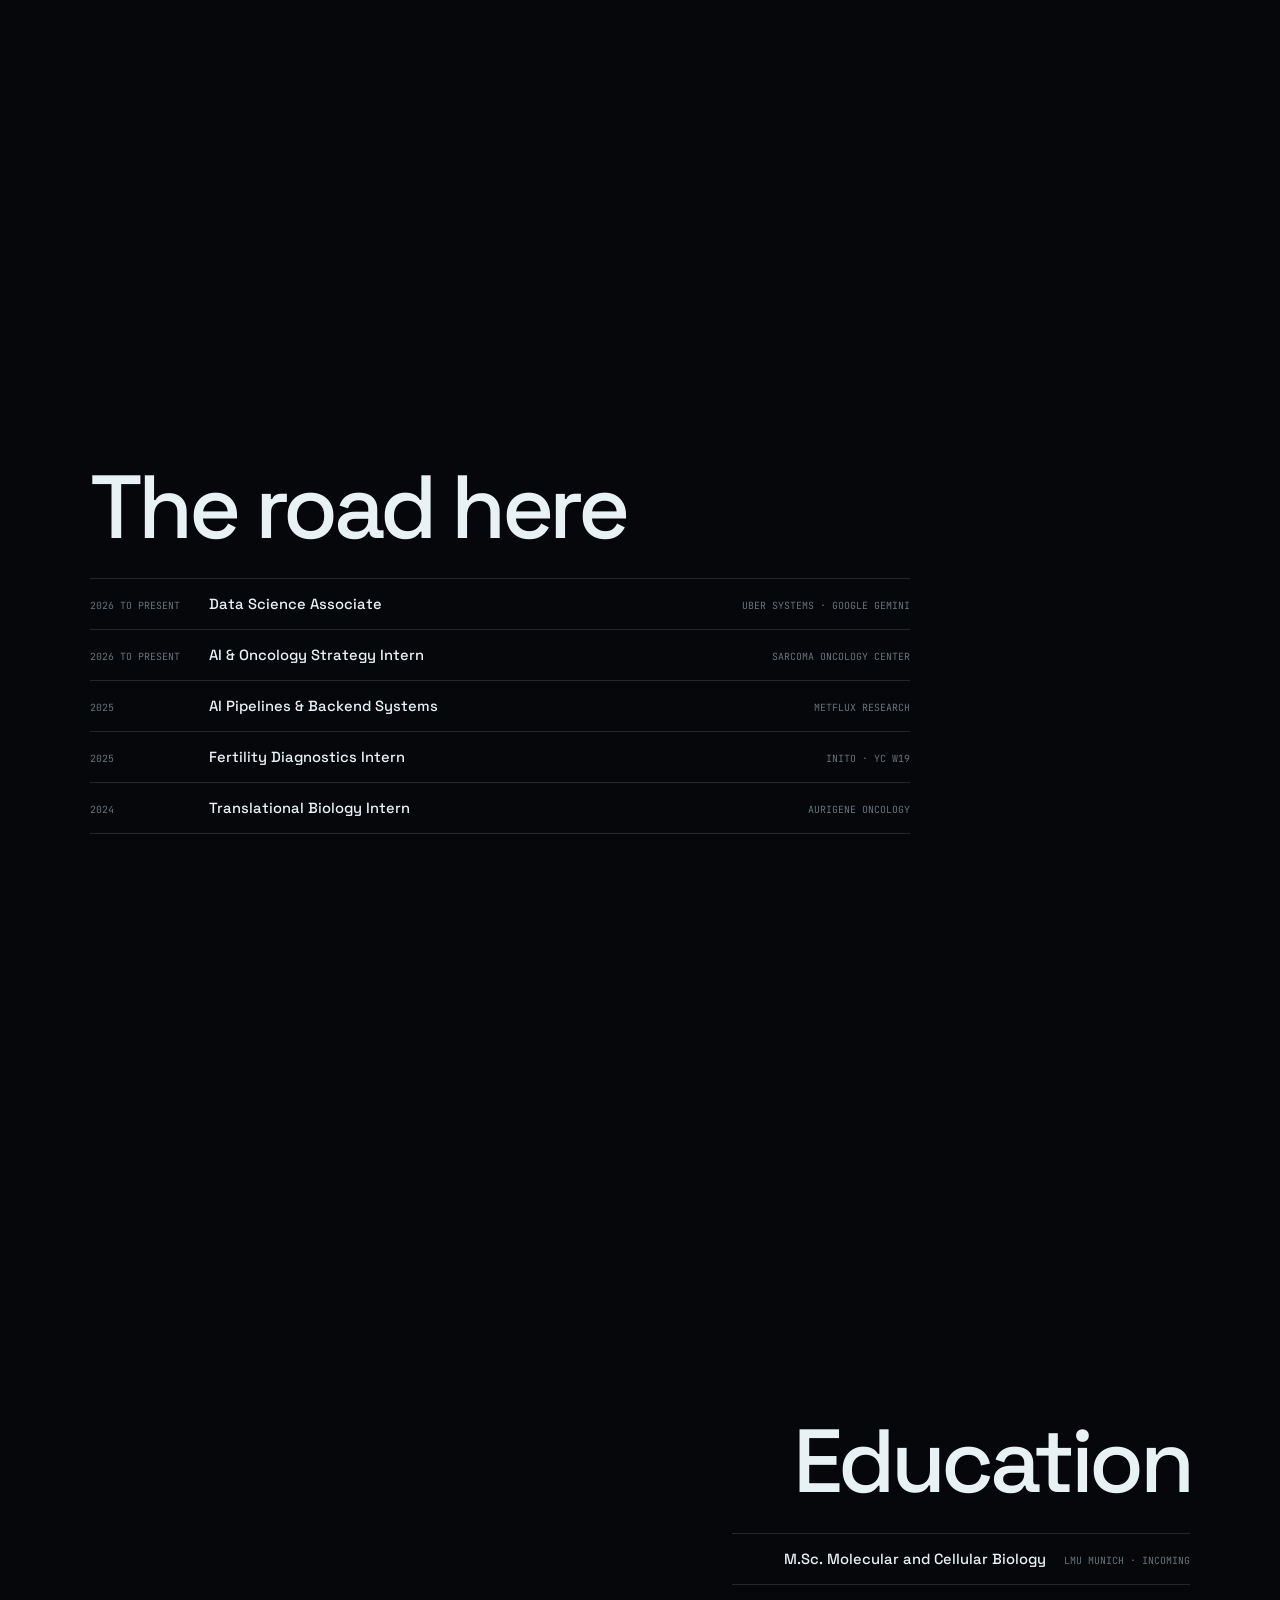
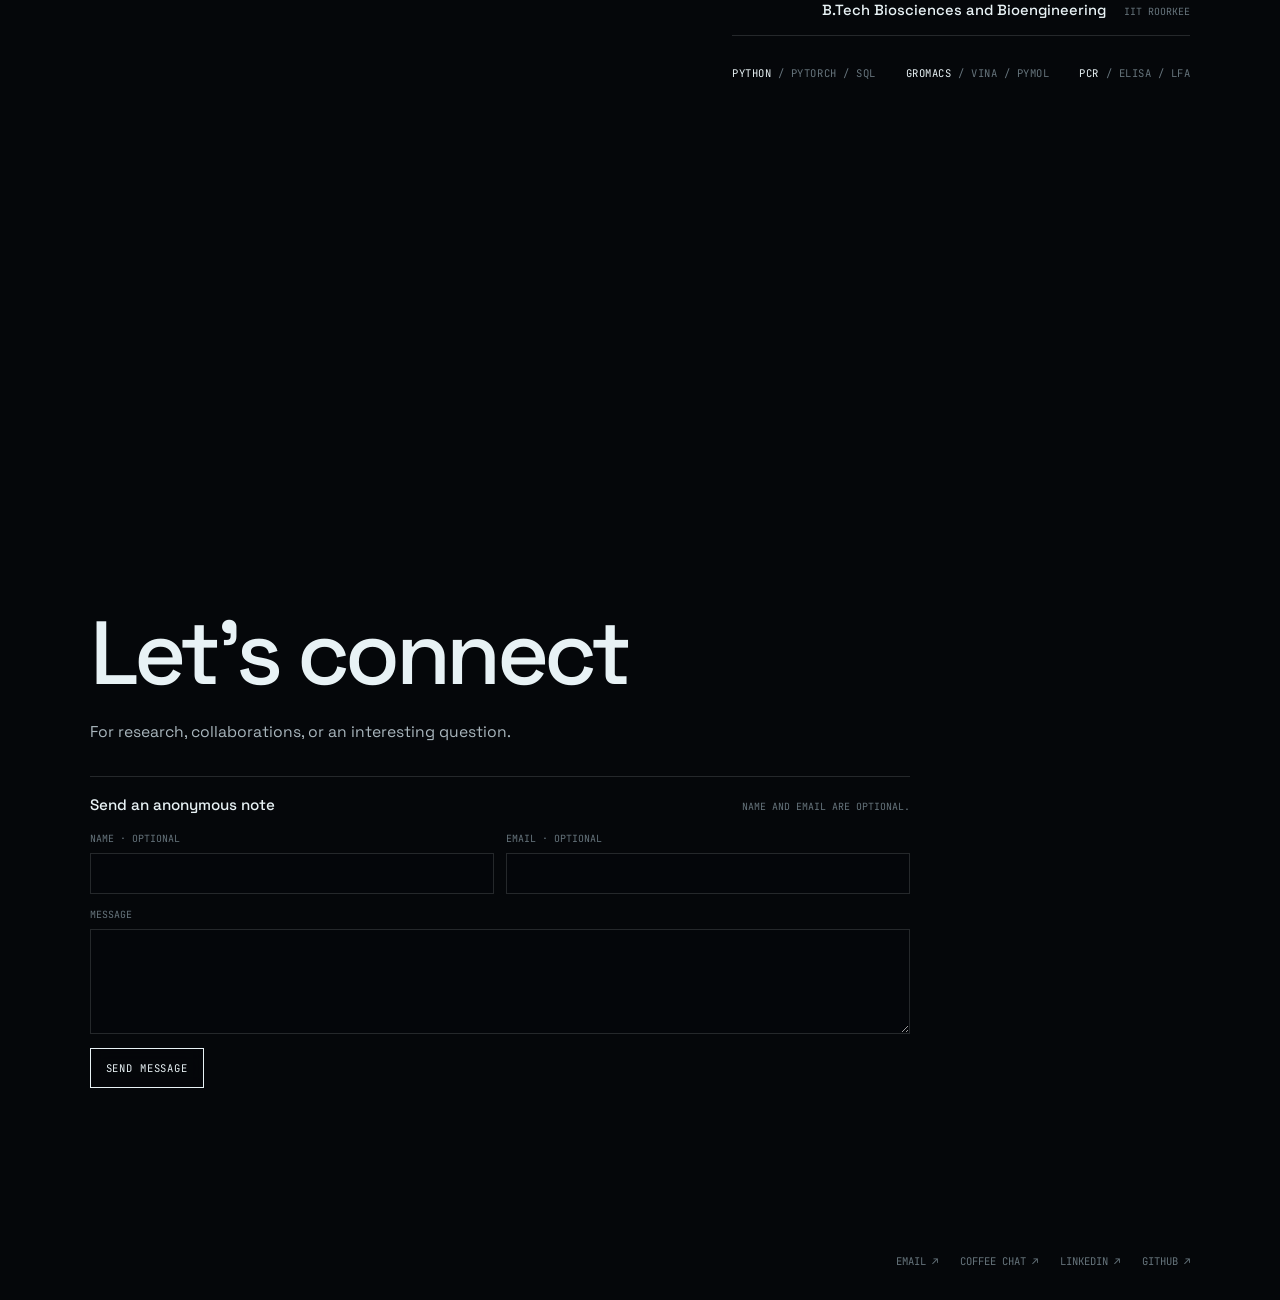
==== commit b10ad6ff: "Update link preview description to Check out my portfolio! Co-authored-by: Cursor <cursoragent@curso" ====
--- a/index.html
+++ b/index.html
@@ -10,14 +10,14 @@
   <meta property="og:type" content="website">
   <meta property="og:url" content="https://anirudhan.xyz/">
   <meta property="og:title" content="Anirudhan Krishnan | Bio × AI">
-  <meta property="og:description" content="Tools for biology. Bench to model, and back.">
-  <meta property="og:image" content="https://anirudhan.xyz/assets/images/social-preview.jpg?v=2">
+  <meta property="og:description" content="Check out my portfolio!">
+  <meta property="og:image" content="https://anirudhan.xyz/assets/images/social-preview.jpg?v=3">
   <meta property="og:image:width" content="1920">
   <meta property="og:image:height" content="1080">
   <meta name="twitter:card" content="summary_large_image">
   <meta name="twitter:title" content="Anirudhan Krishnan | Bio × AI">
-  <meta name="twitter:description" content="Tools for biology. Bench to model, and back.">
-  <meta name="twitter:image" content="https://anirudhan.xyz/assets/images/social-preview.jpg?v=2">
+  <meta name="twitter:description" content="Check out my portfolio!">
+  <meta name="twitter:image" content="https://anirudhan.xyz/assets/images/social-preview.jpg?v=3">
   <link rel="icon" href="favicon-ak-dna.svg" type="image/svg+xml">
   <link rel="apple-touch-icon" href="apple-touch-icon.png">
   <link rel="manifest" href="site.webmanifest">
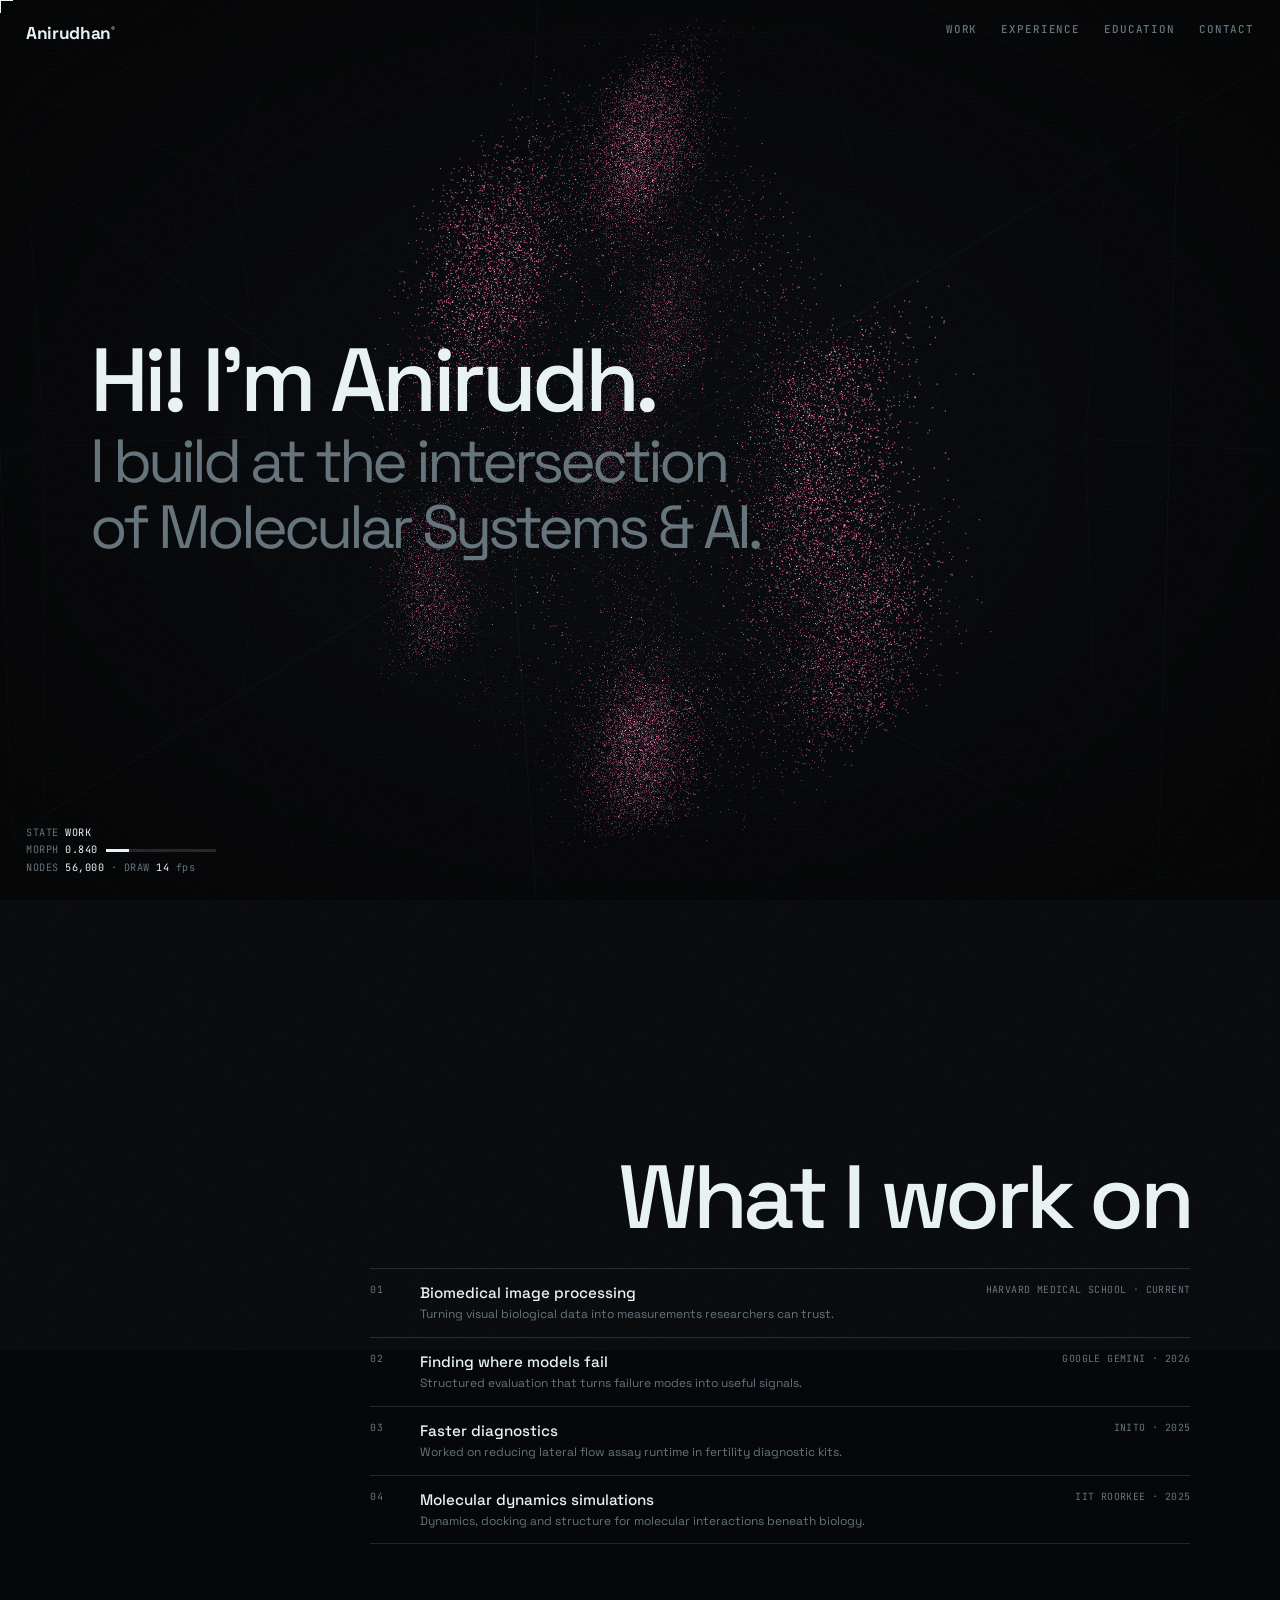
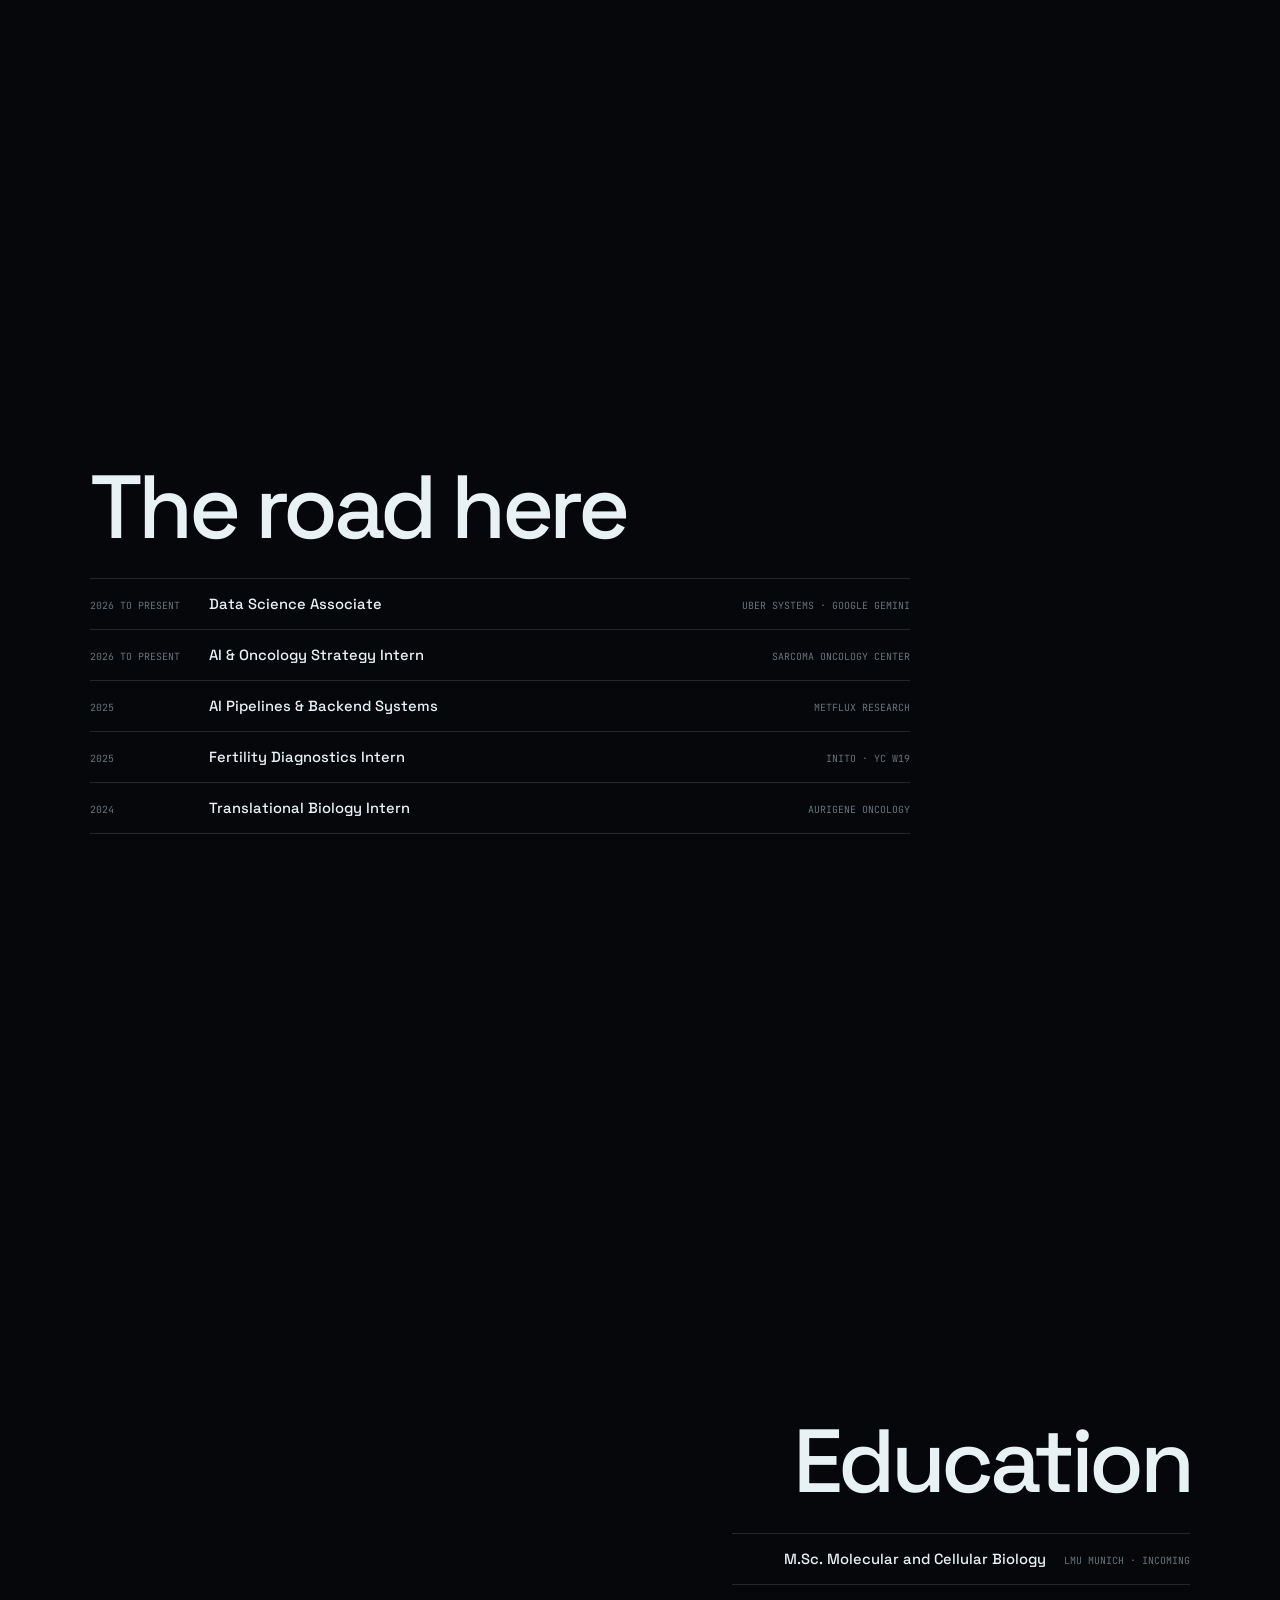
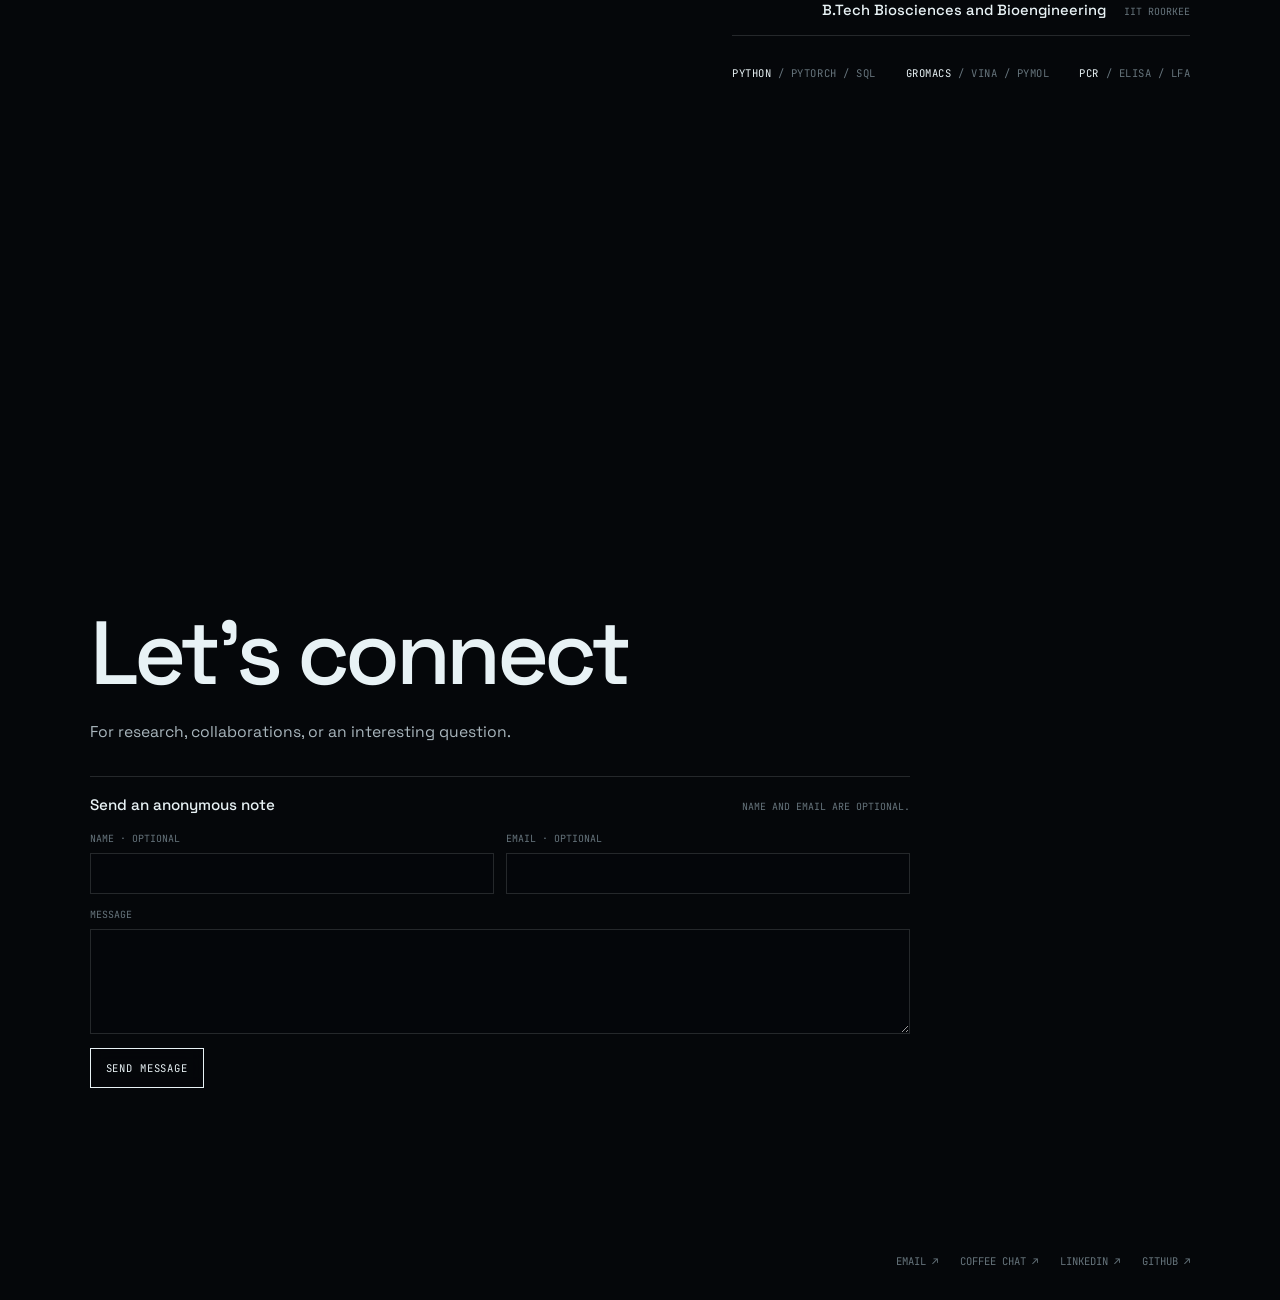
==== commit ca920867: "Update meta description to Check out my portfolio! Co-authored-by: Cursor <cursoragent@cursor.com>" ====
--- a/index.html
+++ b/index.html
@@ -3,7 +3,7 @@
 <head>
   <meta charset="utf-8">
   <meta name="viewport" content="width=device-width, initial-scale=1, viewport-fit=cover">
-  <meta name="description" content="Anirudhan Krishnan is a bioengineer and machine learning researcher building tools for biology, from the bench to the model.">
+  <meta name="description" content="Check out my portfolio!">
   <meta name="author" content="Anirudhan Krishnan">
   <meta name="theme-color" content="#05070a">
   <link rel="canonical" href="https://anirudhan.xyz/">
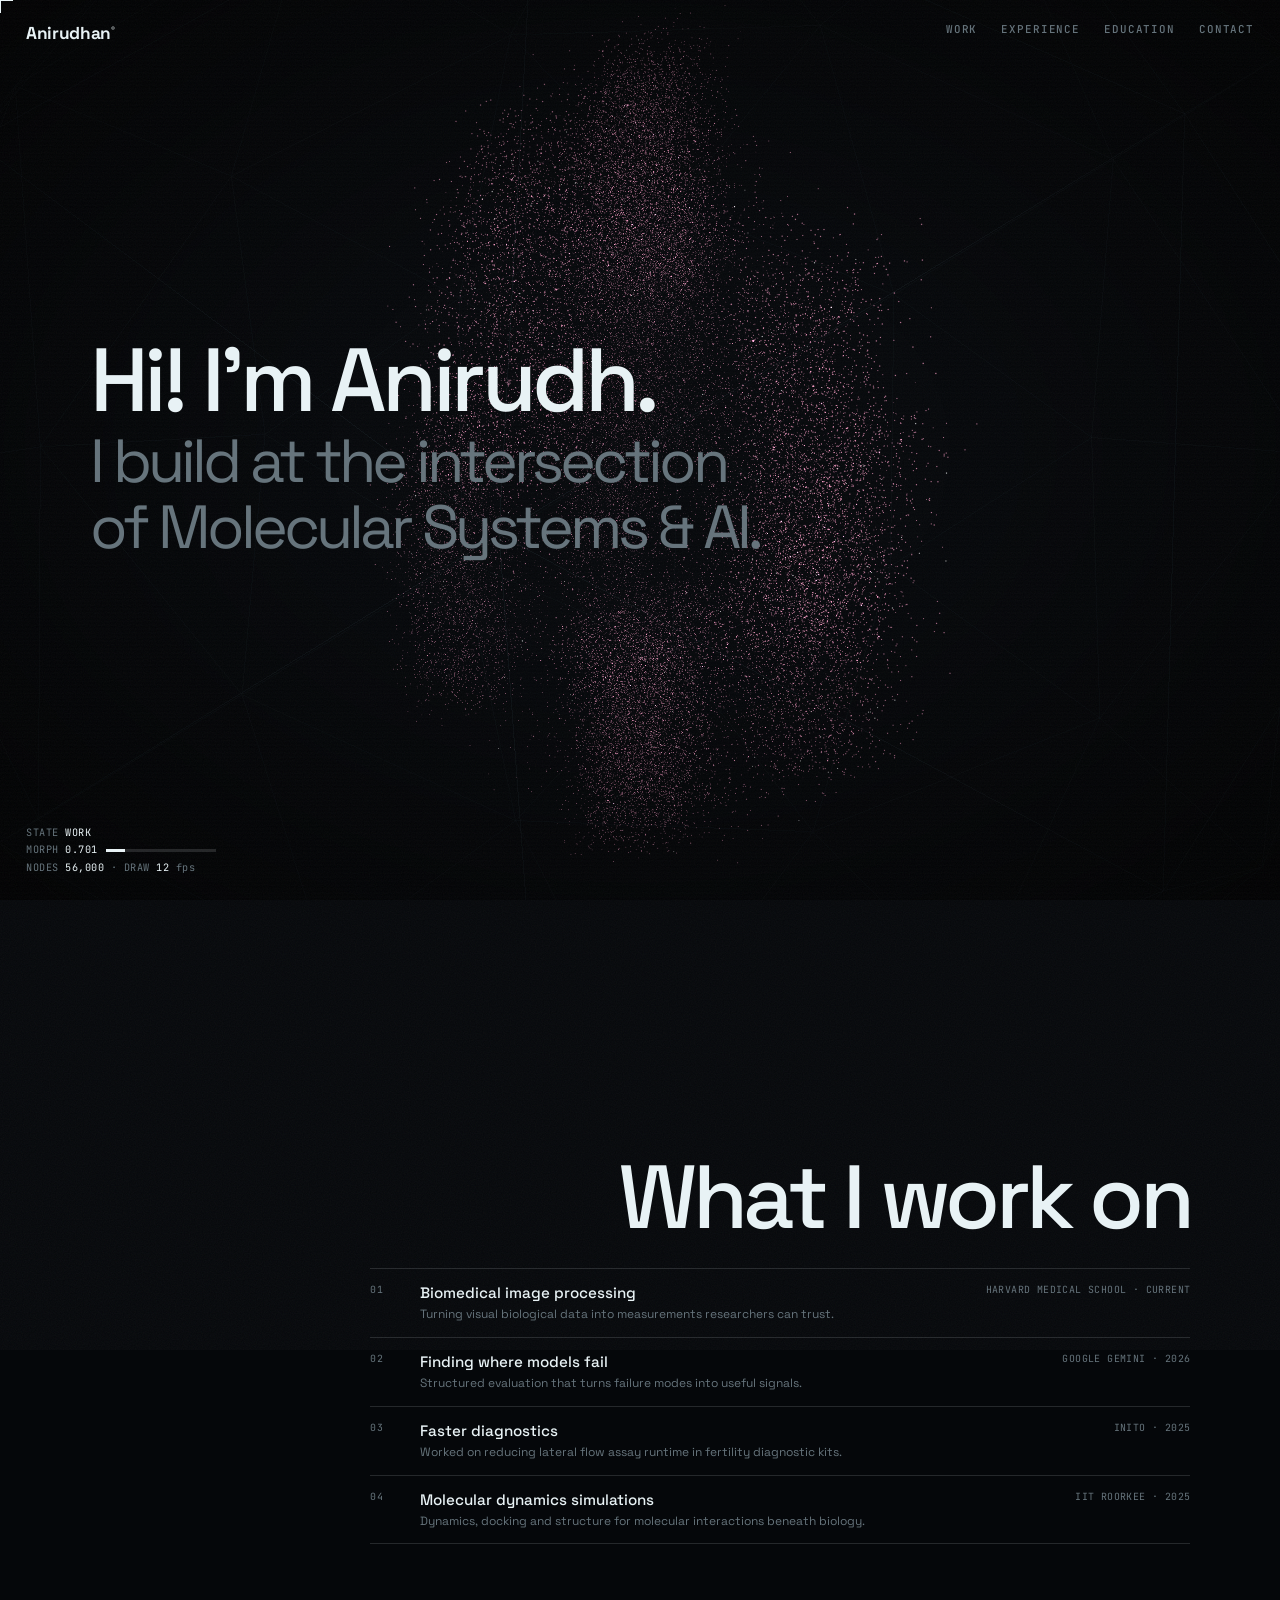
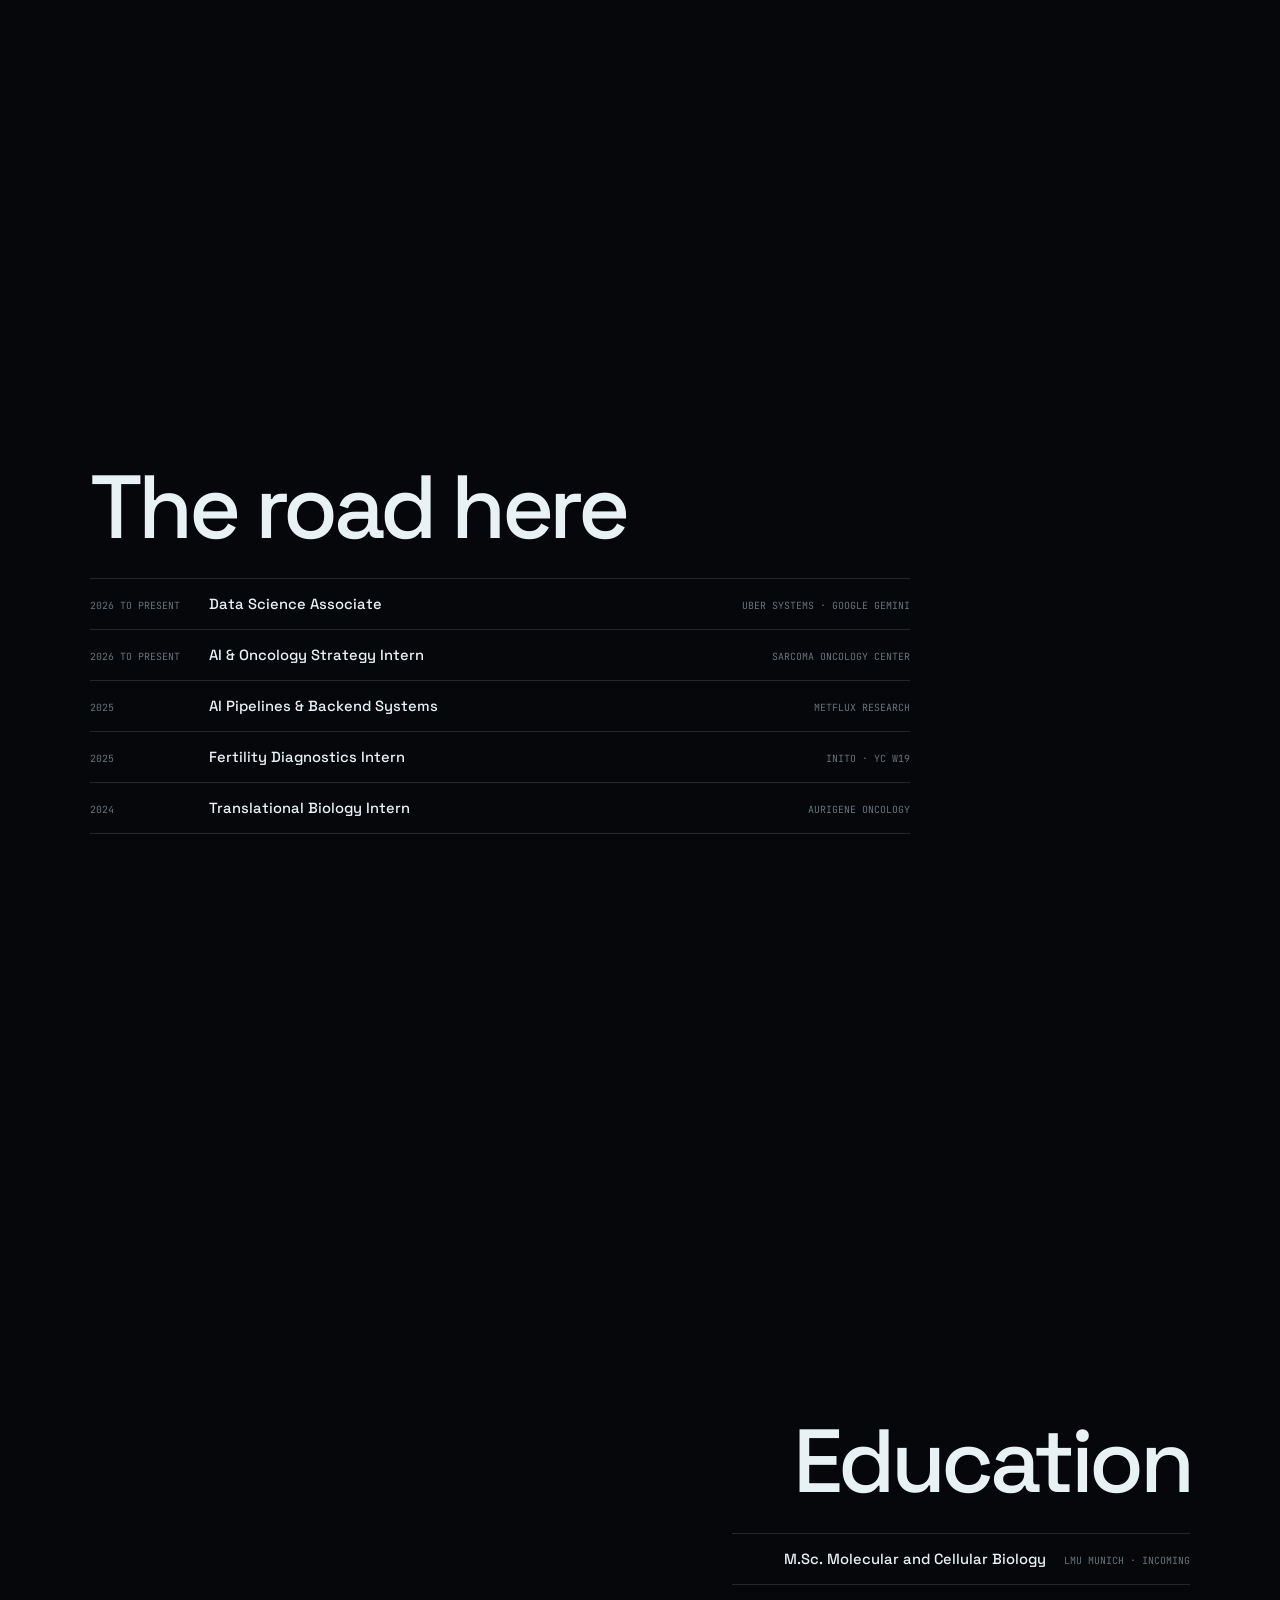
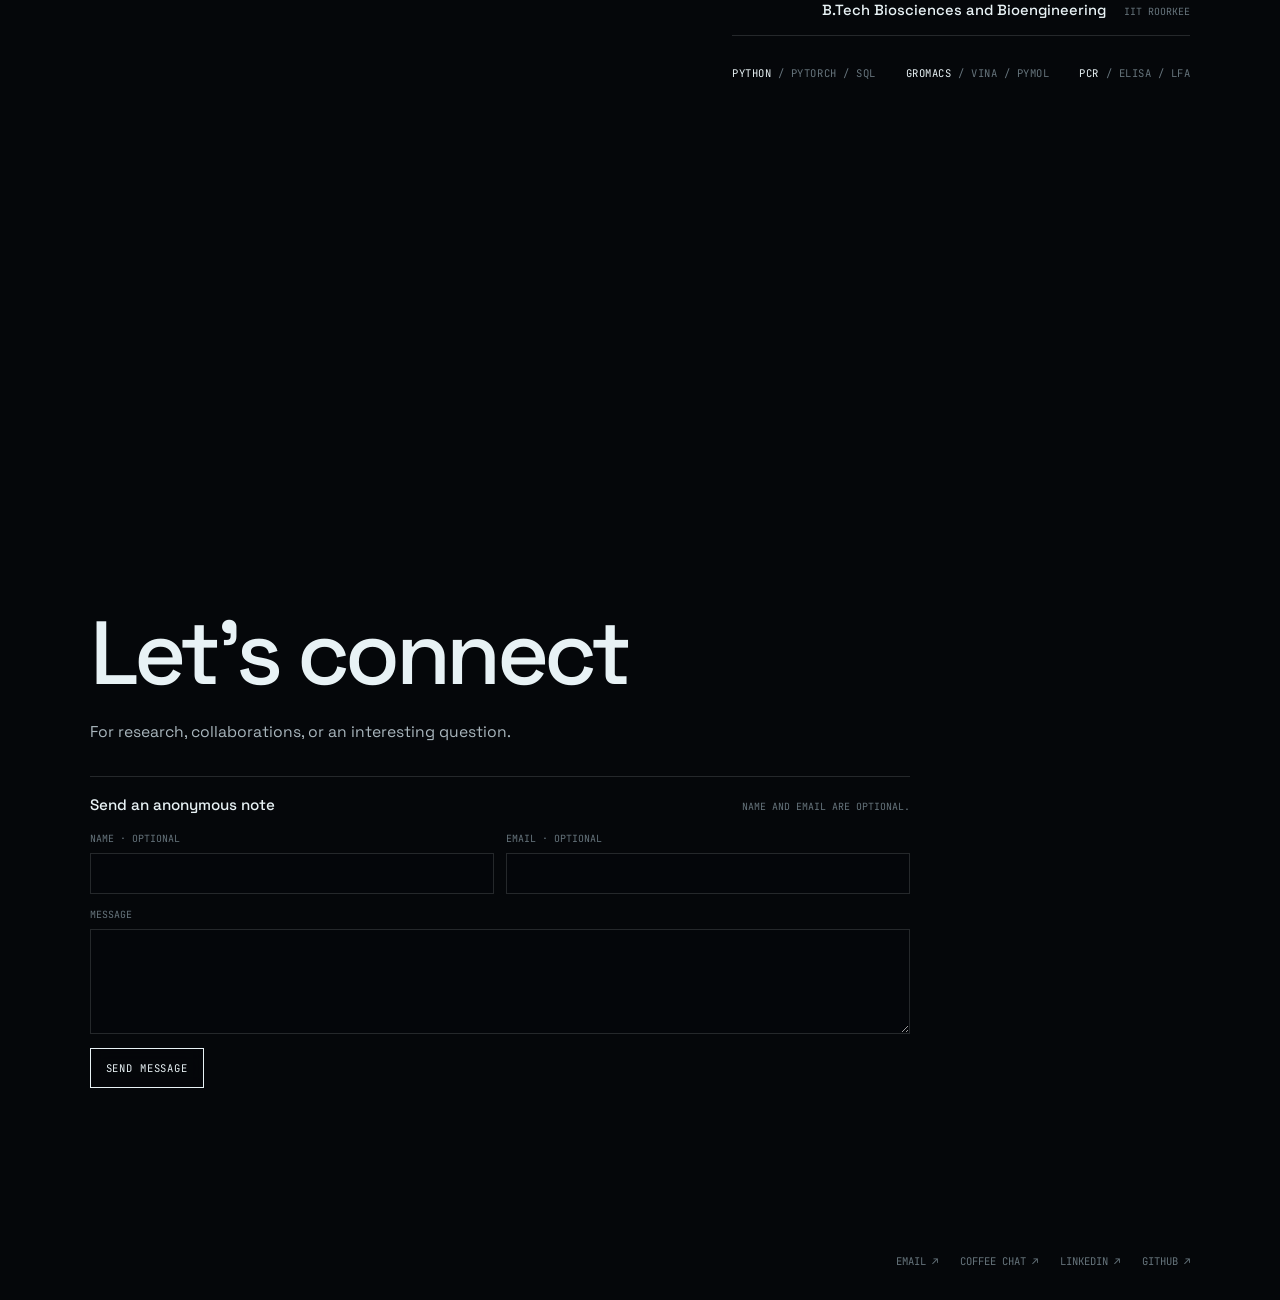
==== commit 1912463b: "Set Google site name preference to Anirudhan Krishnan . Portfolio. Co-authored-by: Cursor <cursorage" ====
--- a/index.html
+++ b/index.html
@@ -8,6 +8,7 @@
   <meta name="theme-color" content="#05070a">
   <link rel="canonical" href="https://anirudhan.xyz/">
   <meta property="og:type" content="website">
+  <meta property="og:site_name" content="Anirudhan Krishnan . Portfolio">
   <meta property="og:url" content="https://anirudhan.xyz/">
   <meta property="og:title" content="Anirudhan Krishnan | Bio × AI">
   <meta property="og:description" content="Check out my portfolio!">
@@ -29,7 +30,7 @@
   <script src="assets/js/three.min.js" defer></script>
   <script src="assets/js/site.js" defer></script>
   <script type="application/ld+json">
-    {"@context":"https://schema.org","@type":"Person","name":"Anirudhan Krishnan","url":"https://anirudhan.xyz/","jobTitle":"Bioengineer and Machine Learning Researcher","alumniOf":{"@type":"CollegeOrUniversity","name":"Indian Institute of Technology Roorkee"},"sameAs":["https://www.linkedin.com/in/anirudhank","https://github.com/Anirudhan007"]}
+    {"@context":"https://schema.org","@graph":[{"@type":"WebSite","name":"Anirudhan Krishnan . Portfolio","url":"https://anirudhan.xyz/"},{"@type":"Person","name":"Anirudhan Krishnan","url":"https://anirudhan.xyz/","jobTitle":"Bioengineer and Machine Learning Researcher","alumniOf":{"@type":"CollegeOrUniversity","name":"Indian Institute of Technology Roorkee"},"sameAs":["https://www.linkedin.com/in/anirudhank","https://github.com/Anirudhan007"]}]}
   </script>
 </head>
 <body>
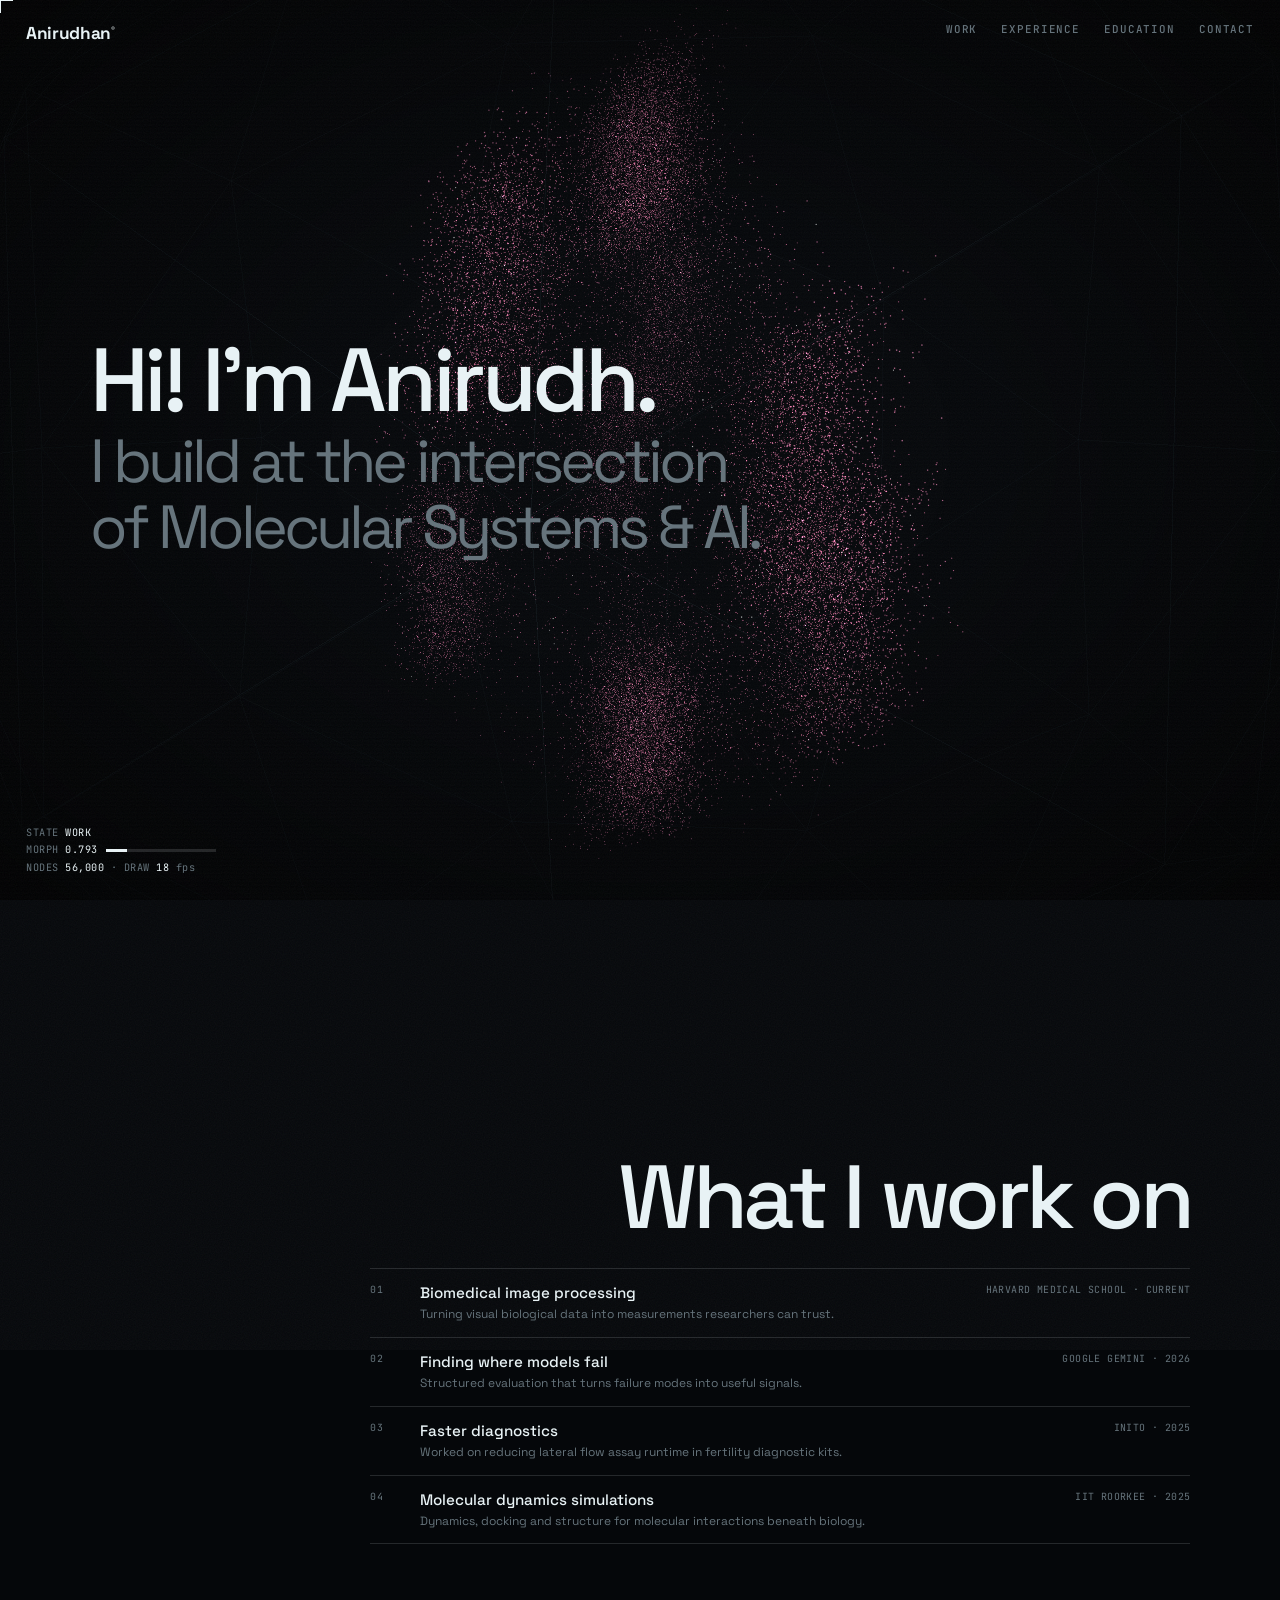
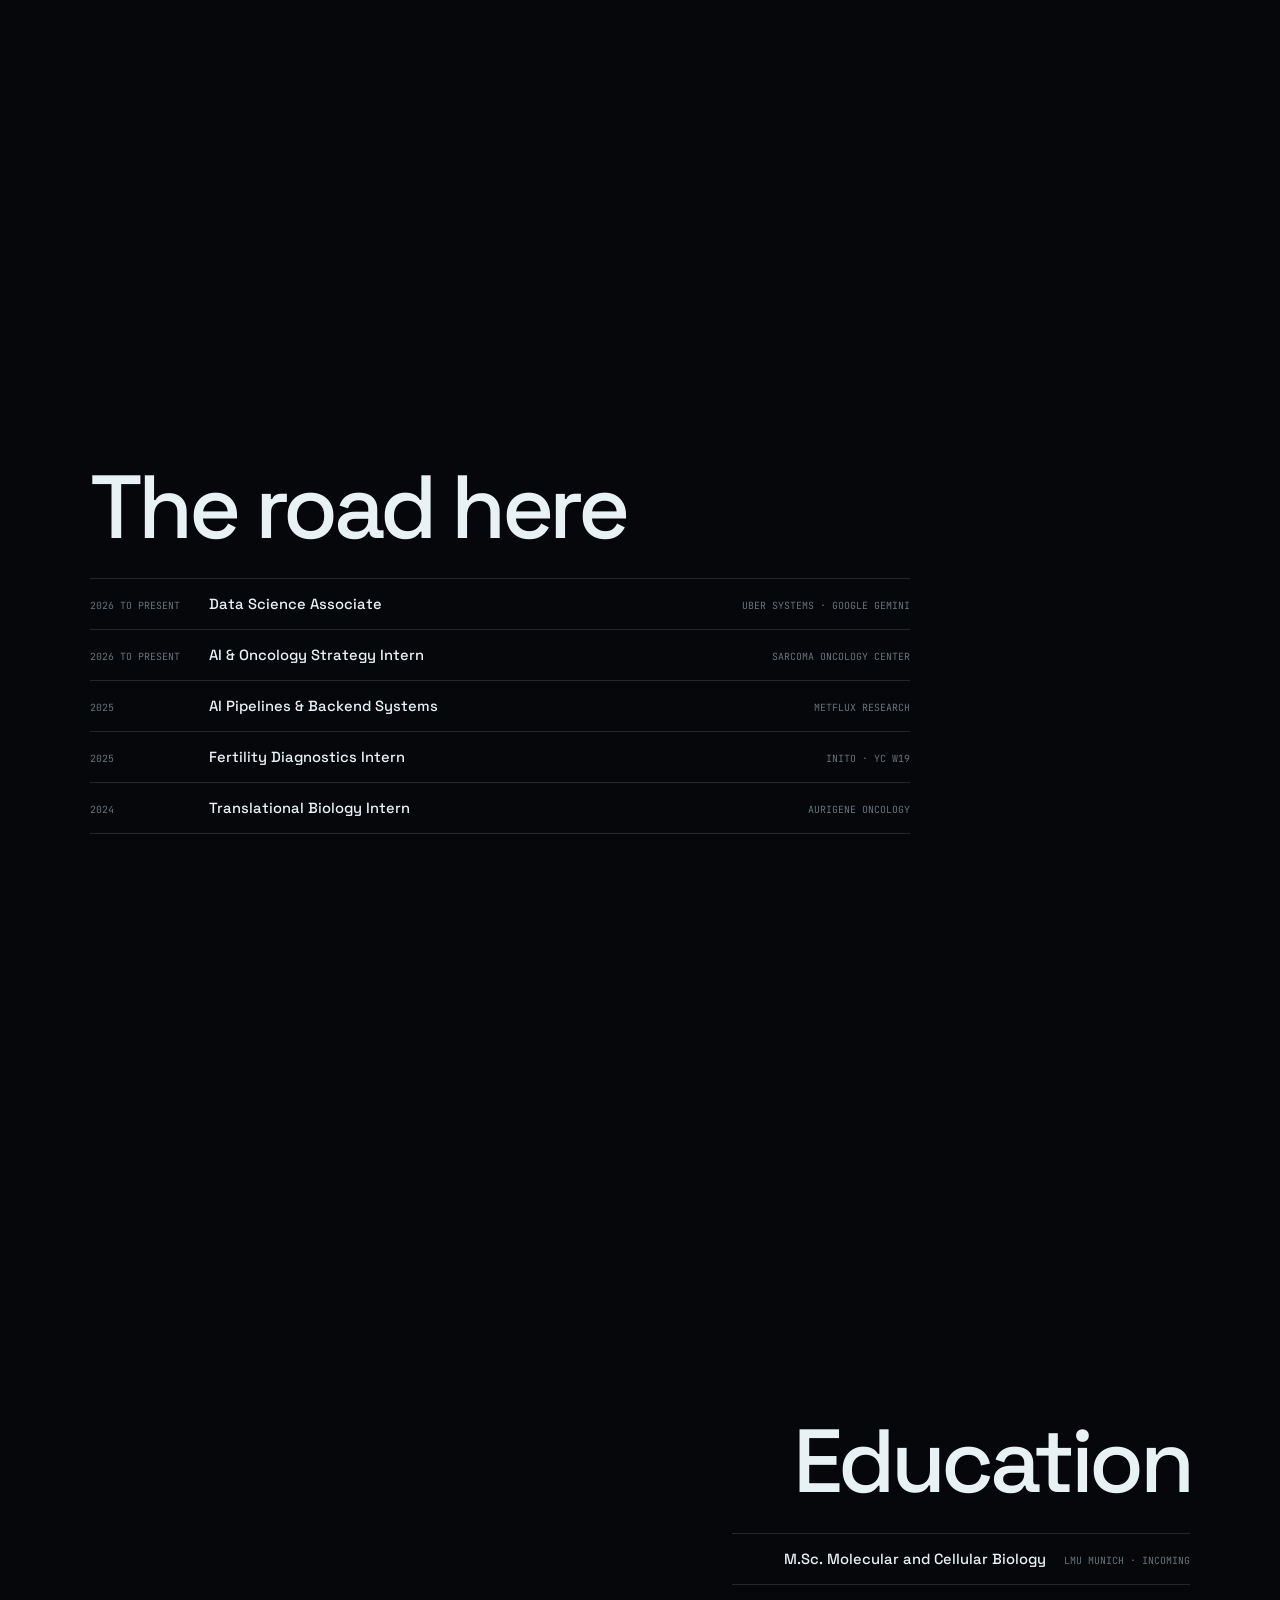
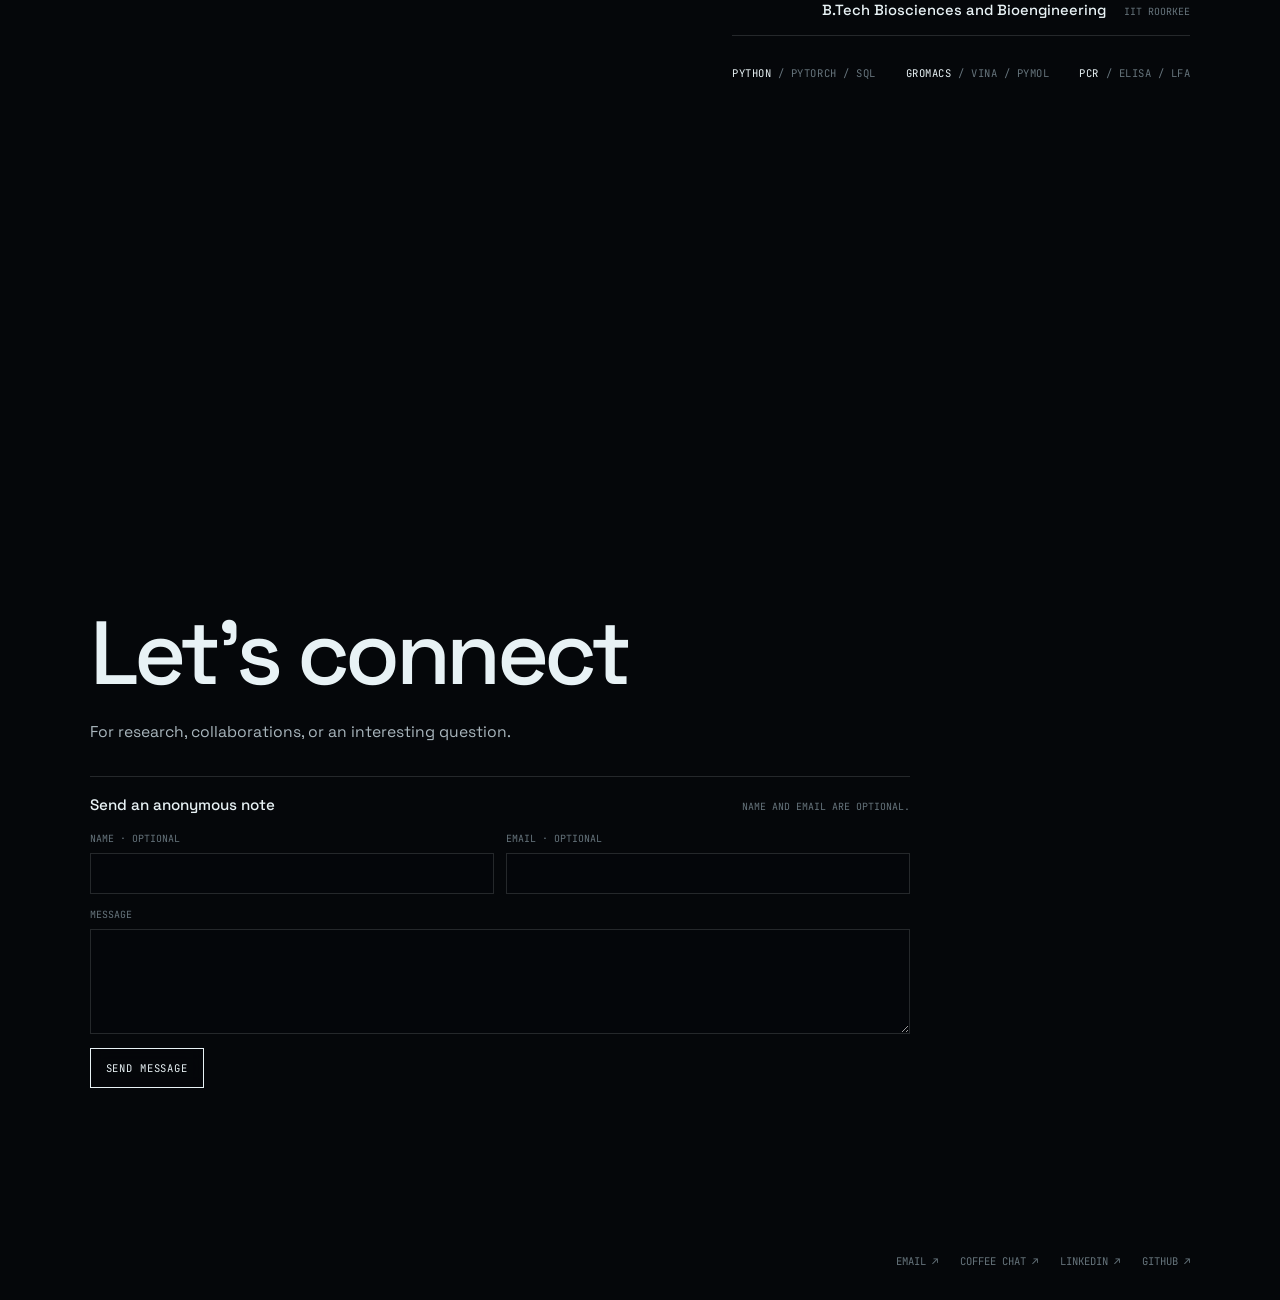
==== commit 947fd02f: "Rename preferred site name to Portfolio . Anirudhan Krishnan. Co-authored-by: Cursor <cursoragent@cu" ====
--- a/index.html
+++ b/index.html
@@ -8,7 +8,7 @@
   <meta name="theme-color" content="#05070a">
   <link rel="canonical" href="https://anirudhan.xyz/">
   <meta property="og:type" content="website">
-  <meta property="og:site_name" content="Anirudhan Krishnan . Portfolio">
+  <meta property="og:site_name" content="Portfolio . Anirudhan Krishnan">
   <meta property="og:url" content="https://anirudhan.xyz/">
   <meta property="og:title" content="Anirudhan Krishnan | Bio × AI">
   <meta property="og:description" content="Check out my portfolio!">
@@ -30,7 +30,7 @@
   <script src="assets/js/three.min.js" defer></script>
   <script src="assets/js/site.js" defer></script>
   <script type="application/ld+json">
-    {"@context":"https://schema.org","@graph":[{"@type":"WebSite","name":"Anirudhan Krishnan . Portfolio","url":"https://anirudhan.xyz/"},{"@type":"Person","name":"Anirudhan Krishnan","url":"https://anirudhan.xyz/","jobTitle":"Bioengineer and Machine Learning Researcher","alumniOf":{"@type":"CollegeOrUniversity","name":"Indian Institute of Technology Roorkee"},"sameAs":["https://www.linkedin.com/in/anirudhank","https://github.com/Anirudhan007"]}]}
+    {"@context":"https://schema.org","@graph":[{"@type":"WebSite","name":"Portfolio . Anirudhan Krishnan","url":"https://anirudhan.xyz/"},{"@type":"Person","name":"Anirudhan Krishnan","url":"https://anirudhan.xyz/","jobTitle":"Bioengineer and Machine Learning Researcher","alumniOf":{"@type":"CollegeOrUniversity","name":"Indian Institute of Technology Roorkee"},"sameAs":["https://www.linkedin.com/in/anirudhank","https://github.com/Anirudhan007"]}]}
   </script>
 </head>
 <body>
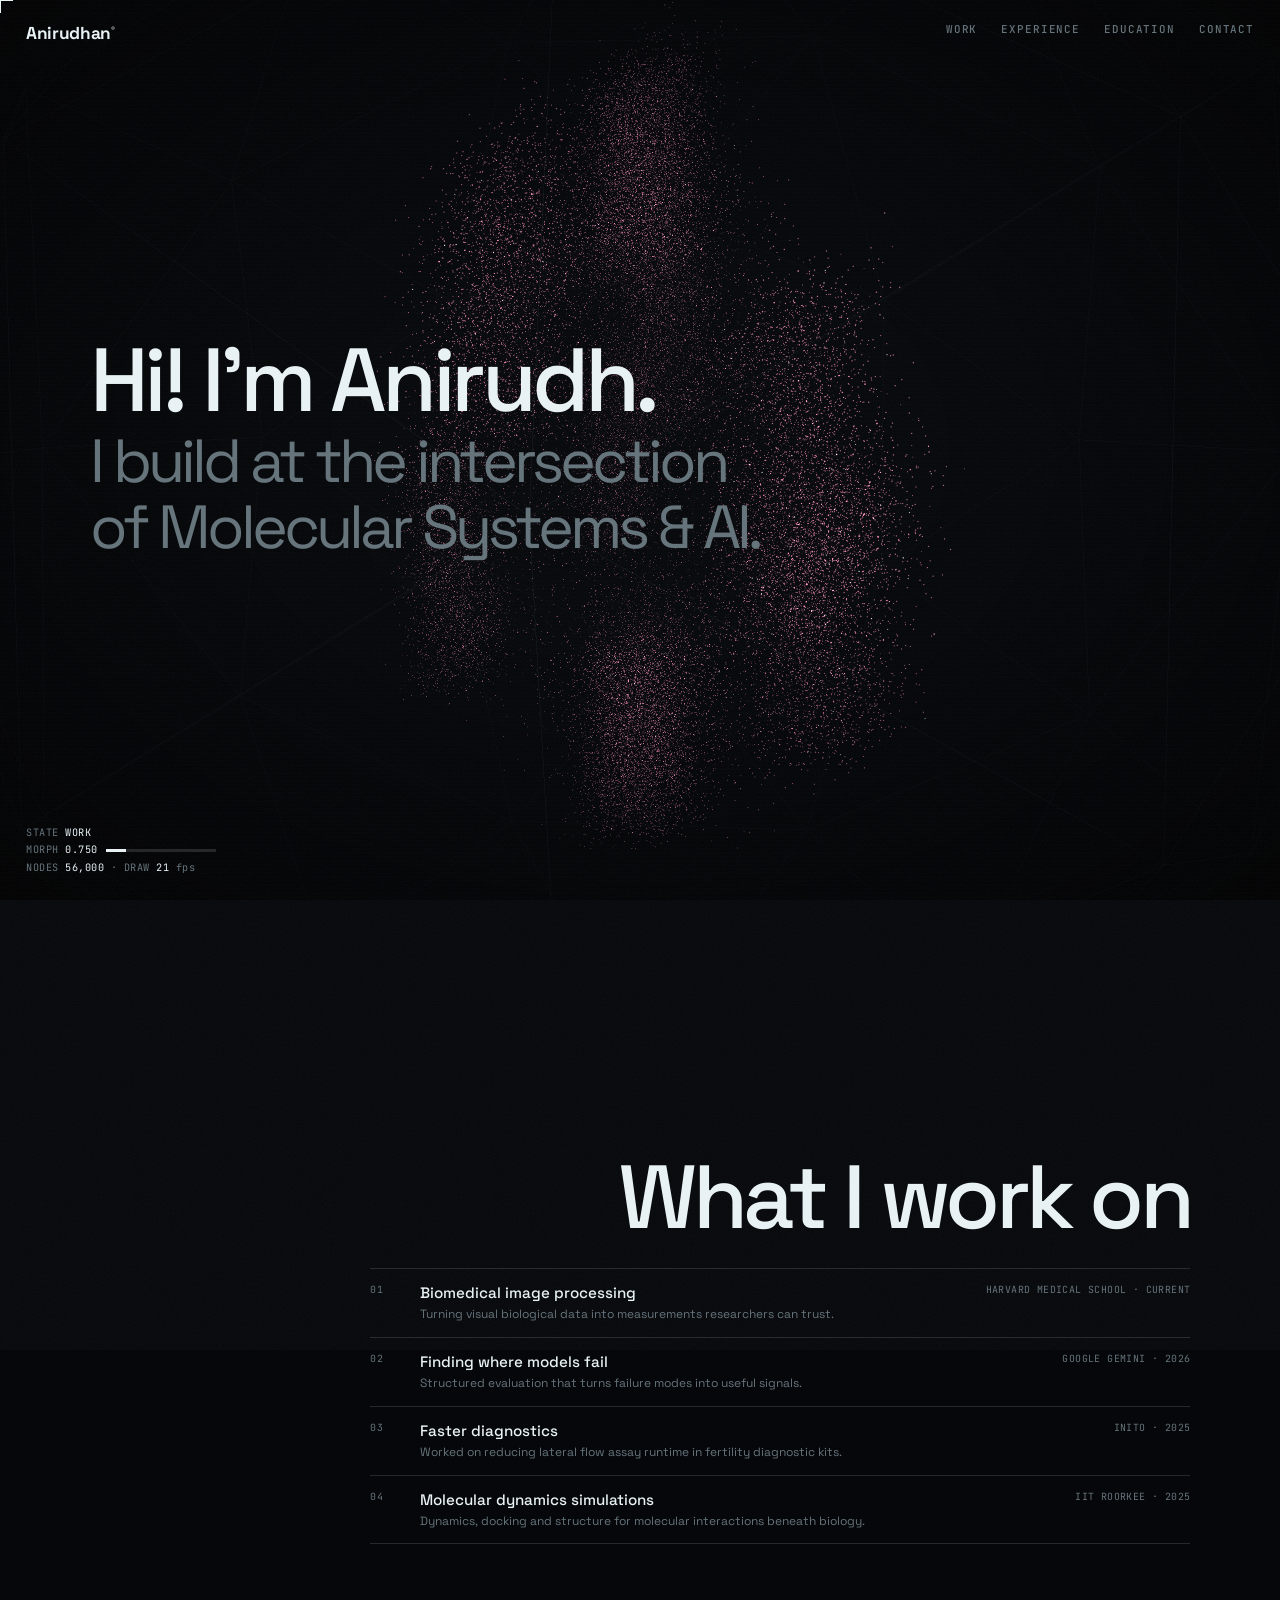
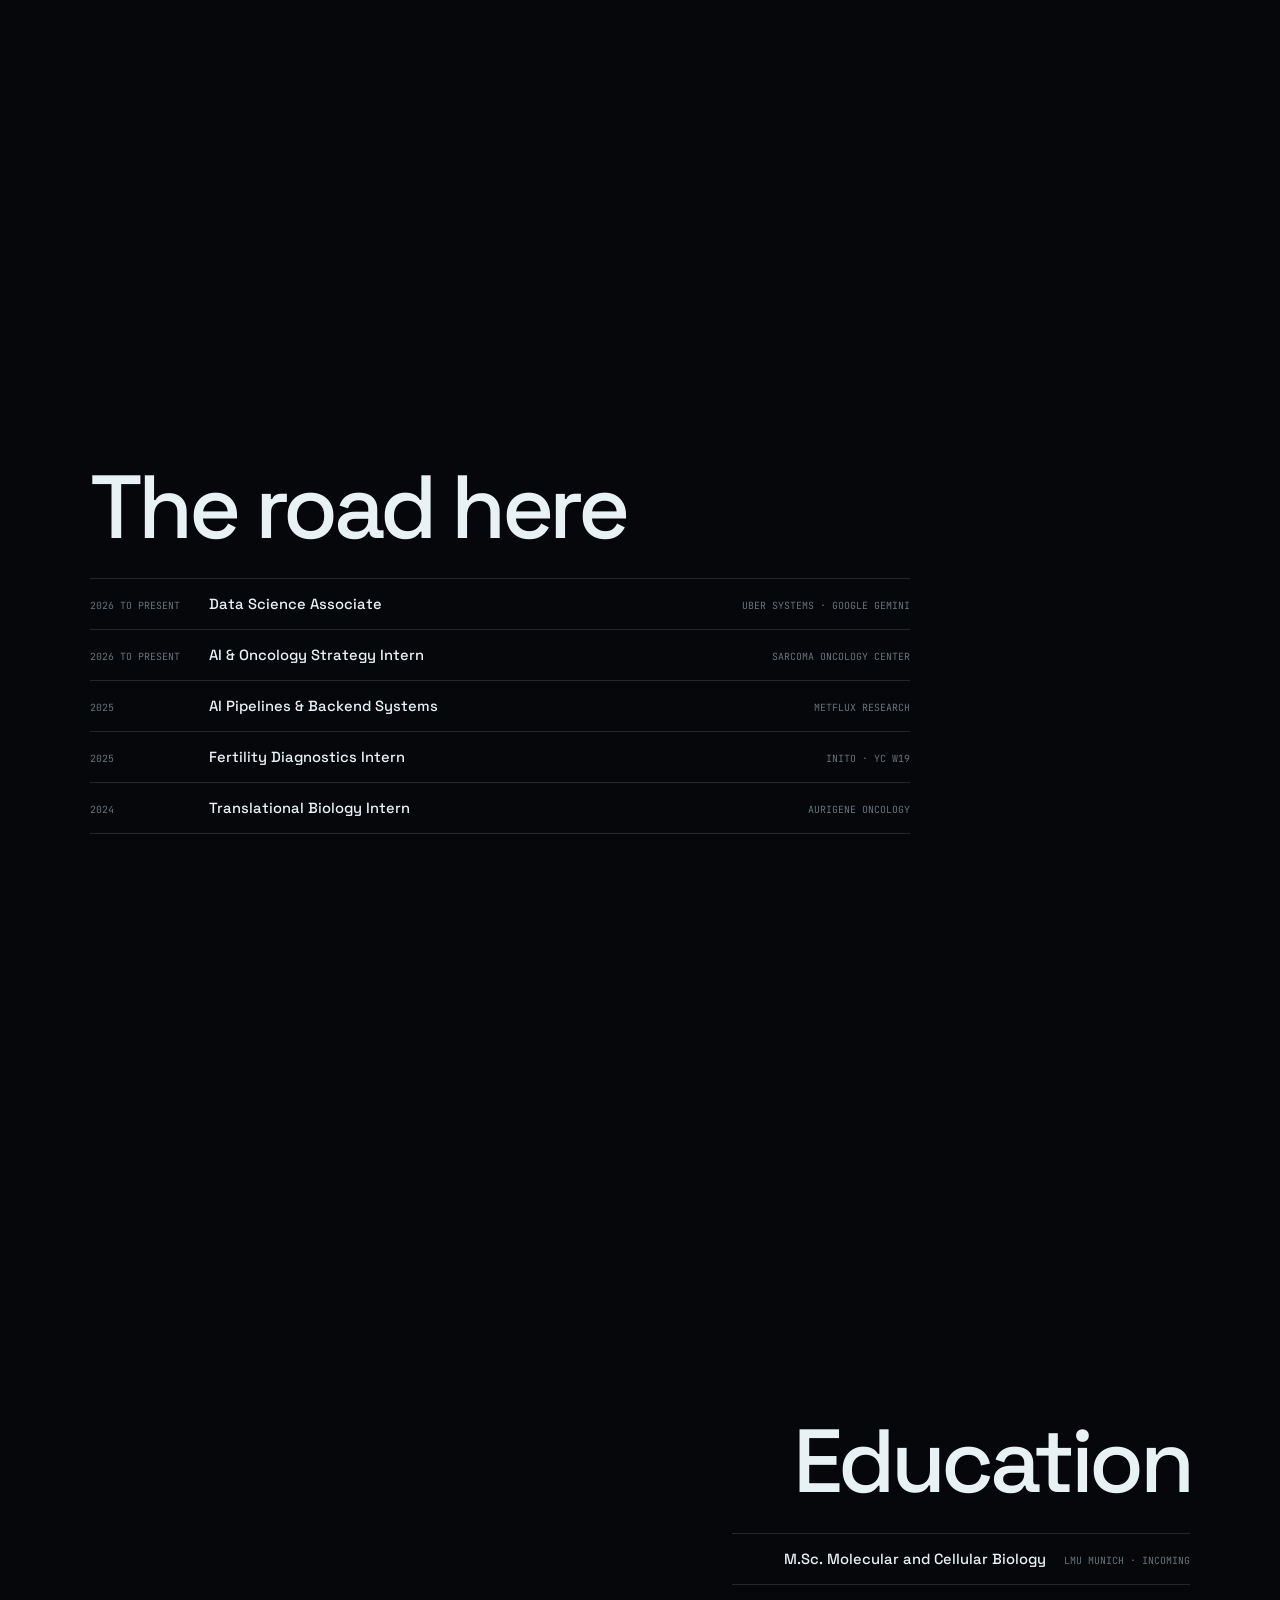
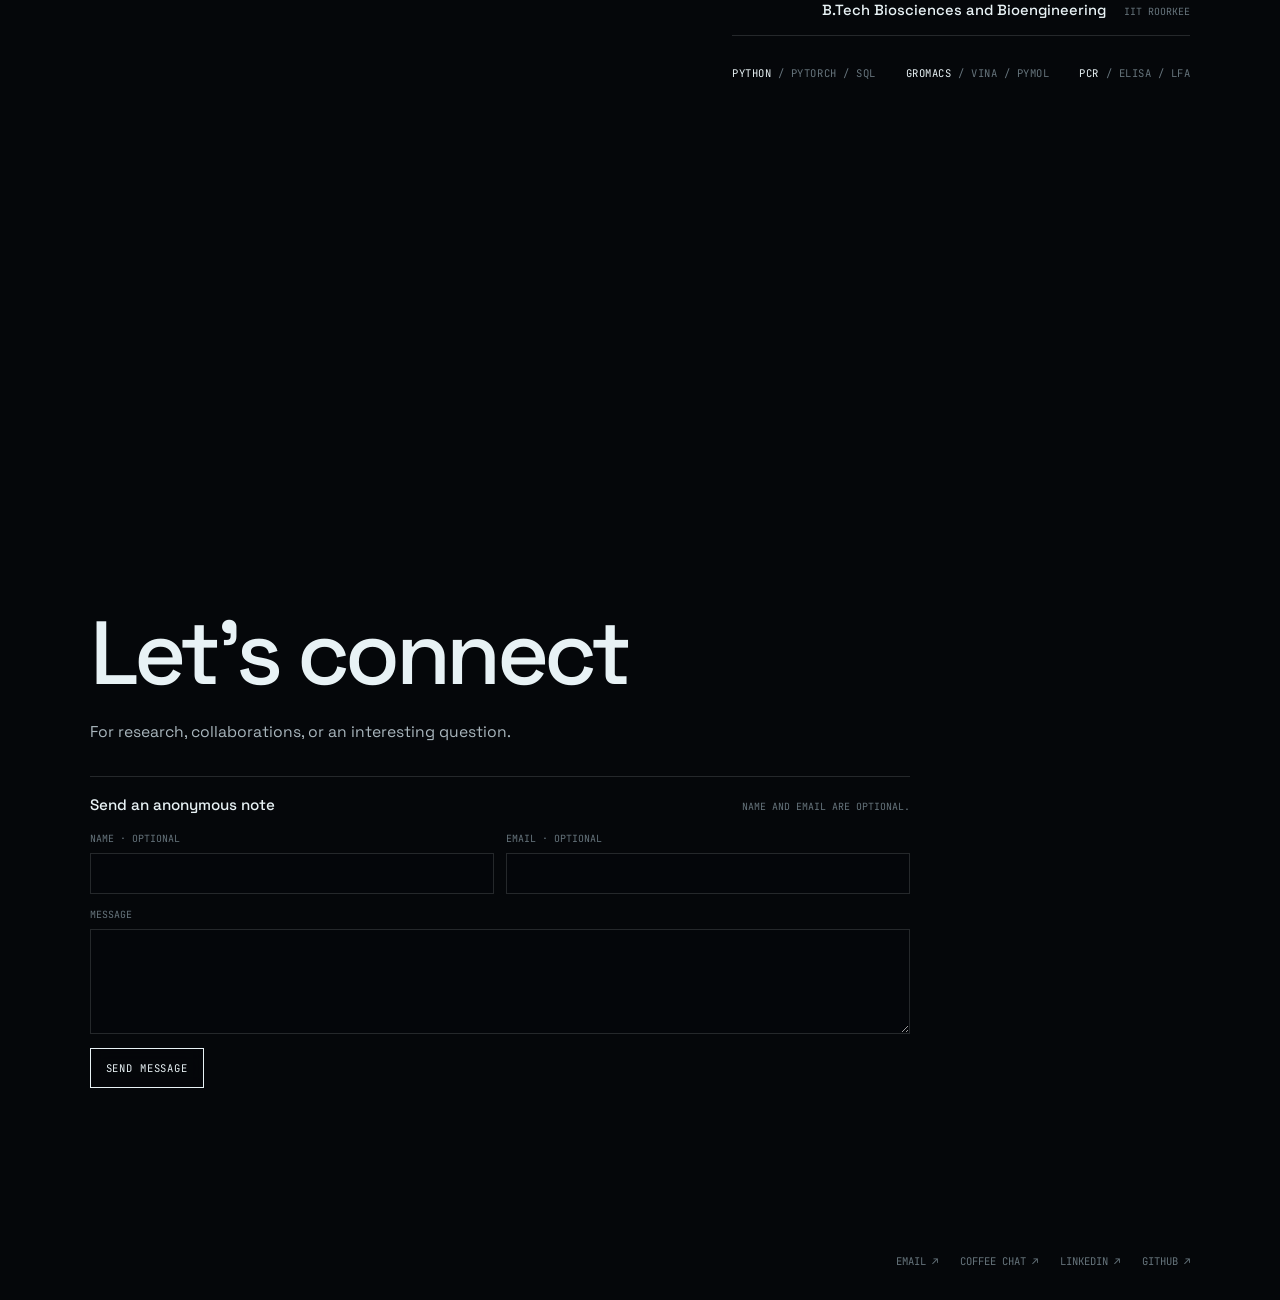
==== commit 919a84d5: "Use middle dot in preferred site name. Co-authored-by: Cursor <cursoragent@cursor.com>" ====
--- a/index.html
+++ b/index.html
@@ -8,7 +8,7 @@
   <meta name="theme-color" content="#05070a">
   <link rel="canonical" href="https://anirudhan.xyz/">
   <meta property="og:type" content="website">
-  <meta property="og:site_name" content="Portfolio . Anirudhan Krishnan">
+  <meta property="og:site_name" content="Portfolio · Anirudhan Krishnan">
   <meta property="og:url" content="https://anirudhan.xyz/">
   <meta property="og:title" content="Anirudhan Krishnan | Bio × AI">
   <meta property="og:description" content="Check out my portfolio!">
@@ -30,7 +30,7 @@
   <script src="assets/js/three.min.js" defer></script>
   <script src="assets/js/site.js" defer></script>
   <script type="application/ld+json">
-    {"@context":"https://schema.org","@graph":[{"@type":"WebSite","name":"Portfolio . Anirudhan Krishnan","url":"https://anirudhan.xyz/"},{"@type":"Person","name":"Anirudhan Krishnan","url":"https://anirudhan.xyz/","jobTitle":"Bioengineer and Machine Learning Researcher","alumniOf":{"@type":"CollegeOrUniversity","name":"Indian Institute of Technology Roorkee"},"sameAs":["https://www.linkedin.com/in/anirudhank","https://github.com/Anirudhan007"]}]}
+    {"@context":"https://schema.org","@graph":[{"@type":"WebSite","name":"Portfolio · Anirudhan Krishnan","url":"https://anirudhan.xyz/"},{"@type":"Person","name":"Anirudhan Krishnan","url":"https://anirudhan.xyz/","jobTitle":"Bioengineer and Machine Learning Researcher","alumniOf":{"@type":"CollegeOrUniversity","name":"Indian Institute of Technology Roorkee"},"sameAs":["https://www.linkedin.com/in/anirudhank","https://github.com/Anirudhan007"]}]}
   </script>
 </head>
 <body>
